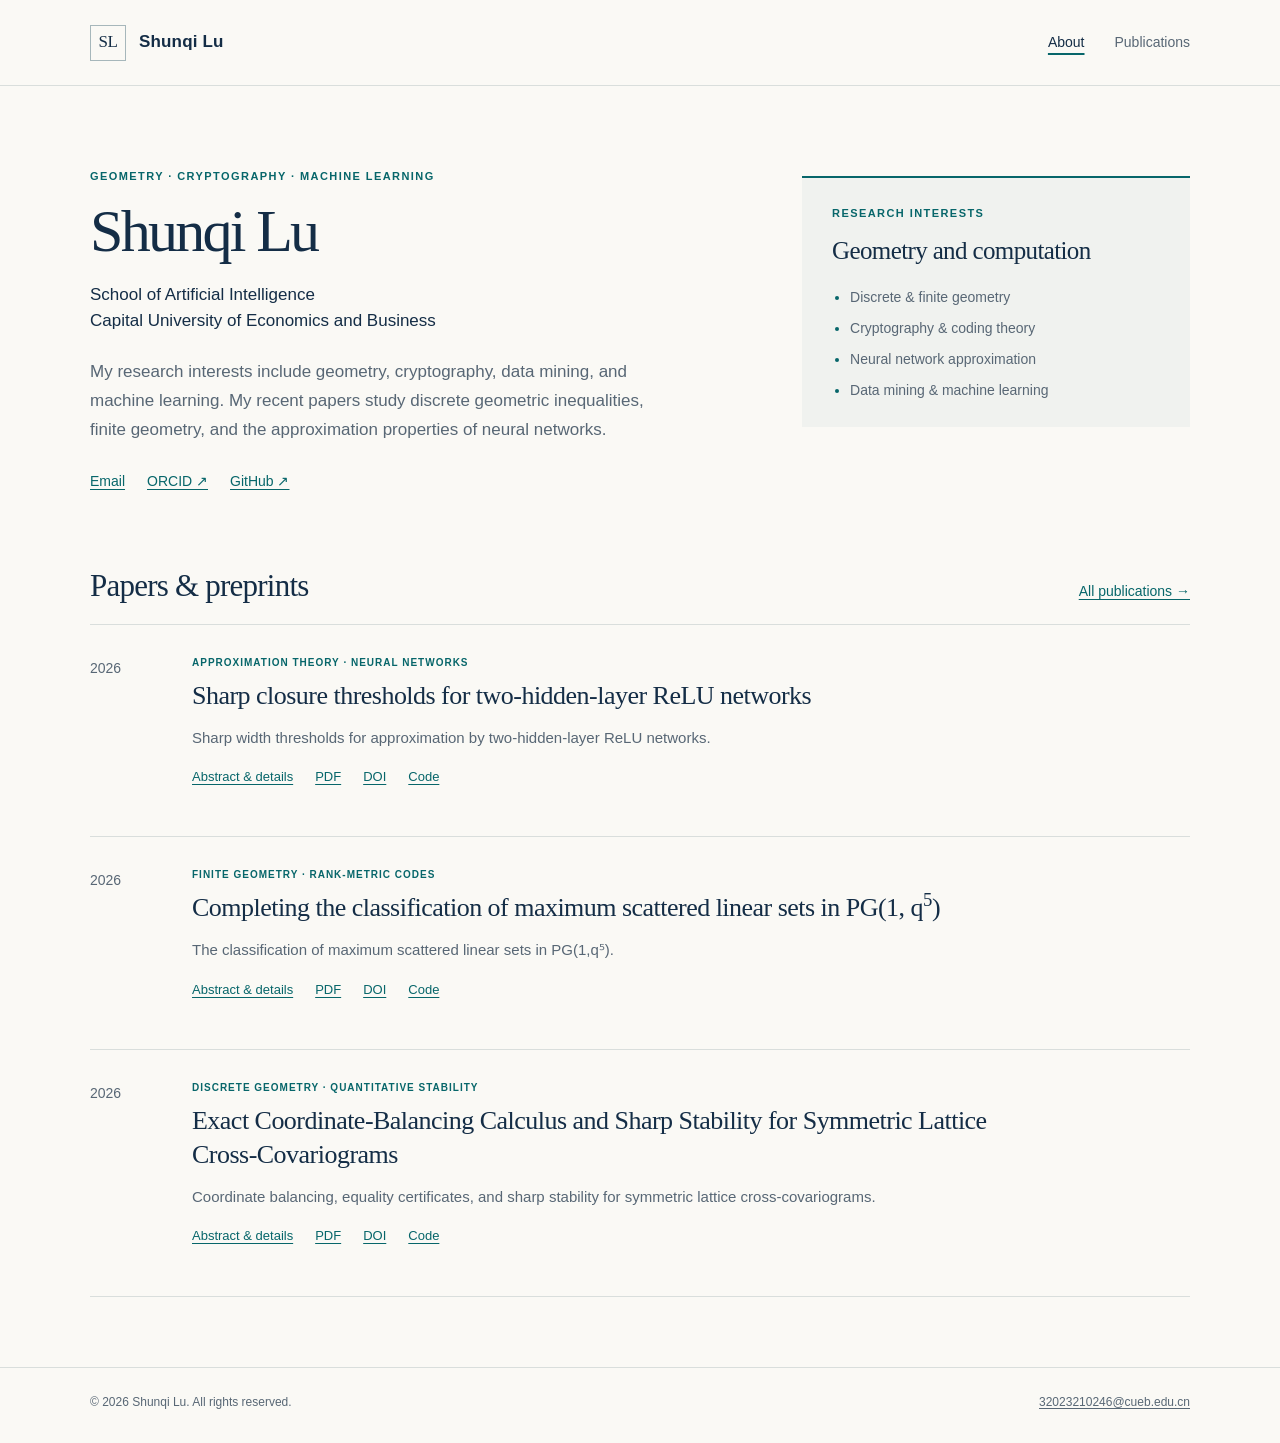
==== index.html @ 1b11905d "Publish academic homepage and three preprint pages" ====
<!doctype html>
<html lang="en">
<head>
  <meta charset="utf-8">
  <meta name="viewport" content="width=device-width, initial-scale=1">
  <title>Shunqi Lu | Geometry, Cryptography &amp; Machine Learning</title>
  <meta name="description" content="Academic homepage of Shunqi Lu at Capital University of Economics and Business. Papers on geometry, cryptography, and neural network approximation.">
  <meta name="author" content="Shunqi Lu">
  <meta name="robots" content="index, follow">
  <meta name="theme-color" content="#173b45">
  <link rel="canonical" href="https://shunqilu.github.io/">
  <link rel="stylesheet" href="/assets/style.css">
  <link rel="icon" href="/assets/favicon.svg" type="image/svg+xml">
  <script type="application/ld+json">{"@context": "https://schema.org", "@type": "Person", "name": "Shunqi Lu", "url": "https://shunqilu.github.io/", "email": "mailto:32023210246@cueb.edu.cn", "affiliation": {"@type": "Organization", "name": "School of Artificial Intelligence, Capital University of Economics and Business"}, "sameAs": ["https://orcid.org/0009-0005-8251-2070", "https://github.com/ShunqiLu"], "knowsAbout": ["Geometry", "Cryptography", "Data mining", "Machine learning"]}</script>
</head>
<body class="home">
  <a class="skip-link" href="#main">Skip to content</a>
  <header class="site-header"><div class="header-inner">
    <a class="brand" href="/" aria-label="Shunqi Lu — home"><span class="monogram" aria-hidden="true">SL</span><span>Shunqi Lu</span></a>
    <nav aria-label="Main navigation"><a class="nav-link" href="/" aria-current="page">About</a><a class="nav-link" href="/publications/">Publications</a></nav>
  </div></header>
  <main id="main" class="container">
    <section class="hero" aria-labelledby="name-heading"><div>
      <p class="eyebrow">Geometry · Cryptography · Machine learning</p>
      <h1 id="name-heading">Shunqi Lu</h1>
      <p class="affiliation">School of Artificial Intelligence<br>Capital University of Economics and Business</p>
      <p class="intro">My research interests include geometry, cryptography, data mining, and machine learning. My recent papers study discrete geometric inequalities, finite geometry, and the approximation properties of neural networks.</p>
      <div class="contact-links"><a href="mailto:32023210246@cueb.edu.cn">Email</a><a href="https://orcid.org/0009-0005-8251-2070" rel="me">ORCID ↗</a><a href="https://github.com/ShunqiLu" rel="me">GitHub ↗</a></div>
    </div><aside class="research-note"><p class="section-label">Research interests</p><h2>Geometry and computation</h2><ul class="interest-list"><li>Discrete &amp; finite geometry</li><li>Cryptography &amp; coding theory</li><li>Neural network approximation</li><li>Data mining &amp; machine learning</li></ul></aside></section>
    <section aria-labelledby="papers-heading"><div class="section-heading"><h2 id="papers-heading">Papers &amp; preprints</h2><a href="/publications/">All publications →</a></div><div class="paper-list"><article class="paper-entry"><div class="paper-year">2026</div><div><p class="paper-field">Approximation theory · Neural networks</p><h2 class="paper-title"><a href="/publications/sharp-closure-thresholds.html">Sharp closure thresholds for two-hidden-layer ReLU networks</a></h2><p class="paper-summary">Sharp width thresholds for approximation by two-hidden-layer ReLU networks.</p><p class="paper-links"><a href="/publications/sharp-closure-thresholds.html">Abstract &amp; details</a><a href="/publications/sharp_closure_thresholds_two_hidden_layer_relu_networks_v1.pdf" type="application/pdf">PDF</a><a href="https://doi.org/10.5281/zenodo.22728502">DOI</a><a href="https://github.com/ShunqiLu/fan-localization-triple-junctions">Code</a></p></div></article>
<article class="paper-entry"><div class="paper-year">2026</div><div><p class="paper-field">Finite geometry · Rank-metric codes</p><h2 class="paper-title"><a href="/publications/maximum-scattered-linear-sets-pg1q5.html">Completing the classification of maximum scattered linear sets in PG(1, q<sup>5</sup>)</a></h2><p class="paper-summary">The classification of maximum scattered linear sets in PG(1,q⁵).</p><p class="paper-links"><a href="/publications/maximum-scattered-linear-sets-pg1q5.html">Abstract &amp; details</a><a href="/publications/classification_maximum_scattered_linear_sets_PG1q5.pdf" type="application/pdf">PDF</a><a href="https://doi.org/10.5281/zenodo.22232593">DOI</a><a href="https://github.com/ShunqiLu/maximum-scattered-linear-sets-pg1q5">Code</a></p></div></article>
<article class="paper-entry"><div class="paper-year">2026</div><div><p class="paper-field">Discrete geometry · Quantitative stability</p><h2 class="paper-title"><a href="/publications/covariogram-balancing.html">Exact Coordinate-Balancing Calculus and Sharp Stability for Symmetric Lattice Cross-Covariograms</a></h2><p class="paper-summary">Coordinate balancing, equality certificates, and sharp stability for symmetric lattice cross-covariograms.</p><p class="paper-links"><a href="/publications/covariogram-balancing.html">Abstract &amp; details</a><a href="/publications/covariogram-balancing.pdf" type="application/pdf">PDF</a><a href="https://doi.org/10.5281/zenodo.22178367">DOI</a><a href="https://github.com/ShunqiLu/covariogram-balancing">Code</a></p></div></article></div></section></main>
  <footer class="site-footer"><div class="footer-inner"><span>© 2026 Shunqi Lu. All rights reserved.</span><a href="mailto:32023210246@cueb.edu.cn">32023210246@cueb.edu.cn</a></div></footer>
</body>
</html>
---- assets/style.css ----
:root {
  color-scheme: light;
  --paper: #faf9f5;
  --surface: #f0f2ef;
  --ink: #263442;
  --navy: #142d46;
  --muted: #586775;
  --teal: #07666a;
  --teal-dark: #044d51;
  --rule: #d9dedc;
  --serif: Georgia, "Times New Roman", serif;
  --sans: -apple-system, BlinkMacSystemFont, "Segoe UI", Roboto, Helvetica, Arial, sans-serif;
}

*,
*::before,
*::after {
  box-sizing: border-box;
}

html {
  scroll-padding-top: 1.5rem;
  -webkit-text-size-adjust: 100%;
}

body {
  margin: 0;
  background: var(--paper);
  color: var(--ink);
  font-family: var(--sans);
  font-size: 16px;
  line-height: 1.65;
  -webkit-font-smoothing: antialiased;
}

::selection {
  background: #d2e8e4;
  color: var(--navy);
}

a {
  color: var(--teal);
  text-decoration-thickness: 1px;
  text-underline-offset: 0.2em;
}

a:hover {
  color: var(--teal-dark);
  text-decoration-thickness: 2px;
}

a:focus-visible,
button:focus-visible,
[tabindex]:focus-visible {
  outline: 3px solid var(--teal);
  outline-offset: 5px;
  border-radius: 2px;
}

h1,
h2,
h3,
p,
ul,
blockquote {
  margin-top: 0;
}

h1,
h2,
h3 {
  color: var(--navy);
  font-family: var(--serif);
  font-weight: 400;
}

h1,
h2,
h3,
.paper-title {
  text-wrap: pretty;
}

p {
  margin-bottom: 1rem;
}

img,
svg {
  max-width: 100%;
}

.container,
.header-inner,
.footer-inner {
  width: min(1100px, calc(100% - 64px));
  margin-inline: auto;
}

.skip-link {
  position: absolute;
  z-index: 10;
  top: -100px;
  left: 16px;
  padding: 10px 18px;
  background: var(--navy);
  color: #fff;
  font-weight: 600;
}

.skip-link:focus {
  top: 12px;
  color: #fff;
}

.site-header {
  border-bottom: 1px solid var(--rule);
}

.header-inner {
  display: flex;
  align-items: center;
  justify-content: space-between;
  gap: 24px;
  min-height: 85px;
}

.brand {
  display: inline-flex;
  flex-shrink: 0;
  align-items: center;
  gap: 13px;
  color: var(--navy);
  font-size: 17px;
  font-weight: 600;
  text-decoration: none;
  letter-spacing: 0.01em;
}

.monogram {
  display: inline-flex;
  width: 36px;
  height: 36px;
  align-items: center;
  justify-content: center;
  border: 1px solid #a6b7bb;
  color: var(--navy);
  font-family: var(--serif);
  font-size: 17px;
  font-weight: 400;
  letter-spacing: -0.03em;
}

.site-header nav {
  display: flex;
  align-items: center;
  gap: 30px;
}

.nav-link {
  padding-block: 10px;
  color: var(--muted);
  font-size: 14px;
  text-decoration: none;
}

.nav-link:hover,
.nav-link[aria-current="page"] {
  color: var(--navy);
  text-decoration: underline;
  text-underline-offset: 0.45em;
}

.nav-link[aria-current="page"] {
  text-decoration-color: var(--teal);
  text-decoration-thickness: 2px;
}

.hero {
  display: grid;
  grid-template-columns: minmax(0, 1.65fr) minmax(260px, 1fr);
  align-items: start;
  gap: 72px;
  padding-block: 82px 74px;
}

.eyebrow,
.section-label,
.paper-field {
  margin-bottom: 13px;
  color: var(--teal);
  font-family: var(--sans);
  font-size: 11px;
  font-weight: 650;
  letter-spacing: 0.13em;
  line-height: 1.5;
  text-transform: uppercase;
}

.hero h1 {
  margin-bottom: 18px;
  font-size: clamp(42px, 5vw, 60px);
  letter-spacing: -0.045em;
  line-height: 1.1;
}

.affiliation {
  max-width: 510px;
  margin-bottom: 24px;
  color: var(--navy);
  font-size: 17px;
  line-height: 1.55;
}

.intro {
  max-width: 570px;
  margin-bottom: 25px;
  color: var(--muted);
  font-size: 17px;
  line-height: 1.7;
}

.contact-links,
.paper-links,
.resource-links {
  display: flex;
  flex-wrap: wrap;
  align-items: center;
  gap: 10px 22px;
}

.contact-links {
  font-size: 14px;
}

.contact-links a {
  overflow-wrap: anywhere;
}

.research-note {
  margin-top: 8px;
  padding: 27px 30px 25px;
  border-top: 2px solid var(--teal);
  background: var(--surface);
}

.research-note h2 {
  margin-bottom: 20px;
  font-size: 25px;
  letter-spacing: -0.025em;
  line-height: 1.25;
}

.interest-list {
  margin-bottom: 0;
  padding-left: 18px;
  color: var(--muted);
  font-size: 14px;
  line-height: 1.65;
}

.interest-list li + li {
  margin-top: 8px;
}

.interest-list li::marker {
  color: var(--teal);
}

.section-heading {
  display: flex;
  align-items: baseline;
  justify-content: space-between;
  gap: 16px;
  padding-bottom: 18px;
  border-bottom: 1px solid var(--rule);
}

.section-heading h2 {
  margin-bottom: 0;
  font-size: 31px;
  letter-spacing: -0.025em;
  line-height: 1.25;
}

.section-heading > a {
  flex-shrink: 0;
  font-size: 14px;
}

.paper-entry {
  display: grid;
  grid-template-columns: 78px minmax(0, 1fr);
  gap: 24px;
  padding-block: 30px 33px;
  border-bottom: 1px solid var(--rule);
}

.paper-year {
  padding-top: 2px;
  color: var(--muted);
  font-size: 14px;
  font-variant-numeric: tabular-nums;
}

.paper-field {
  margin-bottom: 9px;
  font-size: 10px;
  letter-spacing: 0.1em;
}

.paper-title {
  max-width: 910px;
  margin-bottom: 12px;
  font-size: 26px;
  letter-spacing: -0.02em;
  line-height: 1.3;
}

.paper-title a {
  color: var(--navy);
  text-decoration: none;
}

.paper-title a:hover {
  color: var(--teal);
  text-decoration: underline;
  text-decoration-thickness: 1px;
}

.paper-summary {
  max-width: 820px;
  margin-bottom: 16px;
  color: var(--muted);
  font-size: 15px;
  line-height: 1.7;
}

.paper-links {
  font-size: 13px;
}

.page-heading {
  max-width: 800px;
  padding-block: 58px 29px;
}

.page-heading h1 {
  margin-bottom: 16px;
  font-size: clamp(36px, 5vw, 48px);
  letter-spacing: -0.04em;
  line-height: 1.15;
}

.lead {
  color: var(--muted);
  font-size: 17px;
  line-height: 1.7;
}

.article-wrap {
  width: 100%;
  max-width: 1000px;
  margin-inline: auto;
  padding-top: 28px;
}

.back-link {
  display: inline-block;
  margin-bottom: 26px;
  font-size: 13px;
}

.article-header .eyebrow {
  margin-bottom: 10px;
}

.article-title {
  max-width: 1000px;
  margin-bottom: 20px;
  font-size: clamp(28px, 3.7vw, 38px);
  letter-spacing: -0.027em;
  line-height: 1.18;
}

.authors {
  margin-bottom: 6px;
  color: var(--navy);
  font-size: 17px;
}

.authors a {
  color: inherit;
}

.paper-meta {
  margin-bottom: 19px;
  color: var(--muted);
  font-size: 13px;
  line-height: 1.65;
}

.resource-links {
  margin-block: 20px 28px;
  font-size: 14px;
}

.button-link {
  display: inline-flex;
  min-height: 42px;
  align-items: center;
  justify-content: center;
  padding: 8px 19px;
  border: 1px solid var(--teal);
  border-radius: 3px;
  background: var(--teal);
  color: #fff;
  font-size: 14px;
  font-weight: 600;
  line-height: 1.5;
  text-decoration: none;
}

.button-link:hover {
  border-color: var(--teal-dark);
  background: var(--teal-dark);
  color: #fff;
  text-decoration: none;
}

.abstract {
  padding-top: 23px;
  border-top: 1px solid var(--rule);
}

.abstract h2,
.citation h2,
.supplement h2 {
  margin-bottom: 13px;
  font-size: 24px;
  letter-spacing: -0.02em;
  line-height: 1.3;
}

.abstract p {
  margin-bottom: 17px;
  font-size: 17px;
  line-height: 1.65;
}

.math,
.formula {
  font-family: "Cambria Math", Cambria, var(--serif);
  font-size: 1.04em;
}

.formula {
  max-width: 100%;
  overflow-wrap: anywhere;
}

sup,
sub {
  font-size: 0.72em;
  line-height: 0;
}

.citation,
.supplement {
  margin-top: 30px;
  padding-top: 23px;
  border-top: 1px solid var(--rule);
}

.citation blockquote {
  margin: 0;
  padding: 15px 20px;
  border-left: 2px solid #a8bdba;
  background: var(--surface);
  color: var(--muted);
  font-size: 14px;
  line-height: 1.75;
  overflow-wrap: anywhere;
}

.citation blockquote p:last-child,
.supplement p:last-child {
  margin-bottom: 0;
}

.supplement p {
  color: var(--muted);
  font-size: 15px;
}

.site-footer {
  margin-top: 70px;
  border-top: 1px solid var(--rule);
}

.footer-inner {
  display: flex;
  flex-wrap: wrap;
  align-items: baseline;
  justify-content: space-between;
  gap: 10px 24px;
  padding-block: 25px 30px;
  color: var(--muted);
  font-size: 12px;
}

.footer-inner p {
  margin: 0;
}

.footer-inner a {
  color: var(--muted);
}

@media (max-width: 850px) {
  .hero {
    grid-template-columns: minmax(0, 1.4fr) minmax(230px, 1fr);
    gap: 35px;
    padding-block: 58px;
  }

  .research-note {
    padding: 22px;
  }

  .site-header nav {
    gap: 21px;
  }

  .paper-entry {
    grid-template-columns: 54px minmax(0, 1fr);
    gap: 18px;
  }

  .paper-title {
    font-size: 24px;
  }
}

@media (max-width: 640px) {
  .container,
  .header-inner,
  .footer-inner {
    width: calc(100% - 40px);
  }

  .header-inner {
    min-height: 74px;
    gap: 16px;
  }

  .brand {
    gap: 9px;
    font-size: 15px;
  }

  .monogram {
    width: 30px;
    height: 30px;
    font-size: 15px;
  }

  .site-header nav {
    gap: 15px;
  }

  .nav-link {
    font-size: 12px;
  }

  .hero {
    grid-template-columns: minmax(0, 1fr);
    gap: 30px;
    padding-block: 44px 42px;
  }

  .hero h1 {
    font-size: 45px;
  }

  .affiliation,
  .intro,
  .lead {
    font-size: 16px;
  }

  .research-note {
    margin-top: 0;
    padding: 22px 24px;
  }

  .research-note h2 {
    margin-bottom: 14px;
    font-size: 24px;
  }

  .section-heading {
    align-items: center;
  }

  .section-heading h2 {
    font-size: 28px;
  }

  .section-heading > a {
    font-size: 12px;
  }

  .paper-entry {
    grid-template-columns: minmax(0, 1fr);
    gap: 9px;
    padding-block: 25px 28px;
  }

  .paper-year {
    padding-top: 0;
    font-size: 12px;
  }

  .paper-title {
    font-size: 24px;
  }

  .paper-links {
    gap: 10px 20px;
  }

  .page-heading {
    padding-block: 39px 20px;
  }

  .article-wrap {
    padding-top: 23px;
  }

  .back-link {
    margin-bottom: 24px;
  }

  .article-title {
    font-size: 30px;
    line-height: 1.2;
  }

  .abstract p {
    font-size: 17px;
    line-height: 1.65;
  }

  .resource-links {
    gap: 12px 20px;
  }

  .site-footer {
    margin-top: 48px;
  }

  .footer-inner {
    padding-block: 22px 26px;
  }
}

@media (max-width: 380px) {
  .header-inner {
    flex-wrap: wrap;
    gap: 3px 20px;
    padding-block: 14px 9px;
  }

  .site-header nav {
    margin-left: 39px;
  }

  .section-heading {
    flex-wrap: wrap;
    gap: 7px;
  }

  .article-title {
    font-size: 27px;
  }
}

@media print {
  body {
    background: #fff;
    color: #111;
    font-size: 11pt;
  }

  .container,
  .header-inner,
  .footer-inner,
  .article-wrap {
    width: 100%;
    max-width: none;
  }

  .site-header nav,
  .skip-link,
  .back-link {
    display: none;
  }

  .hero,
  .page-heading {
    padding-block: 25px;
  }

  .paper-entry,
  .citation blockquote {
    break-inside: avoid;
  }

  a,
  .paper-title a {
    color: #111;
  }

  .button-link {
    border-color: #777;
    background: transparent;
    color: #111;
  }

  .site-footer {
    margin-top: 30px;
  }
}
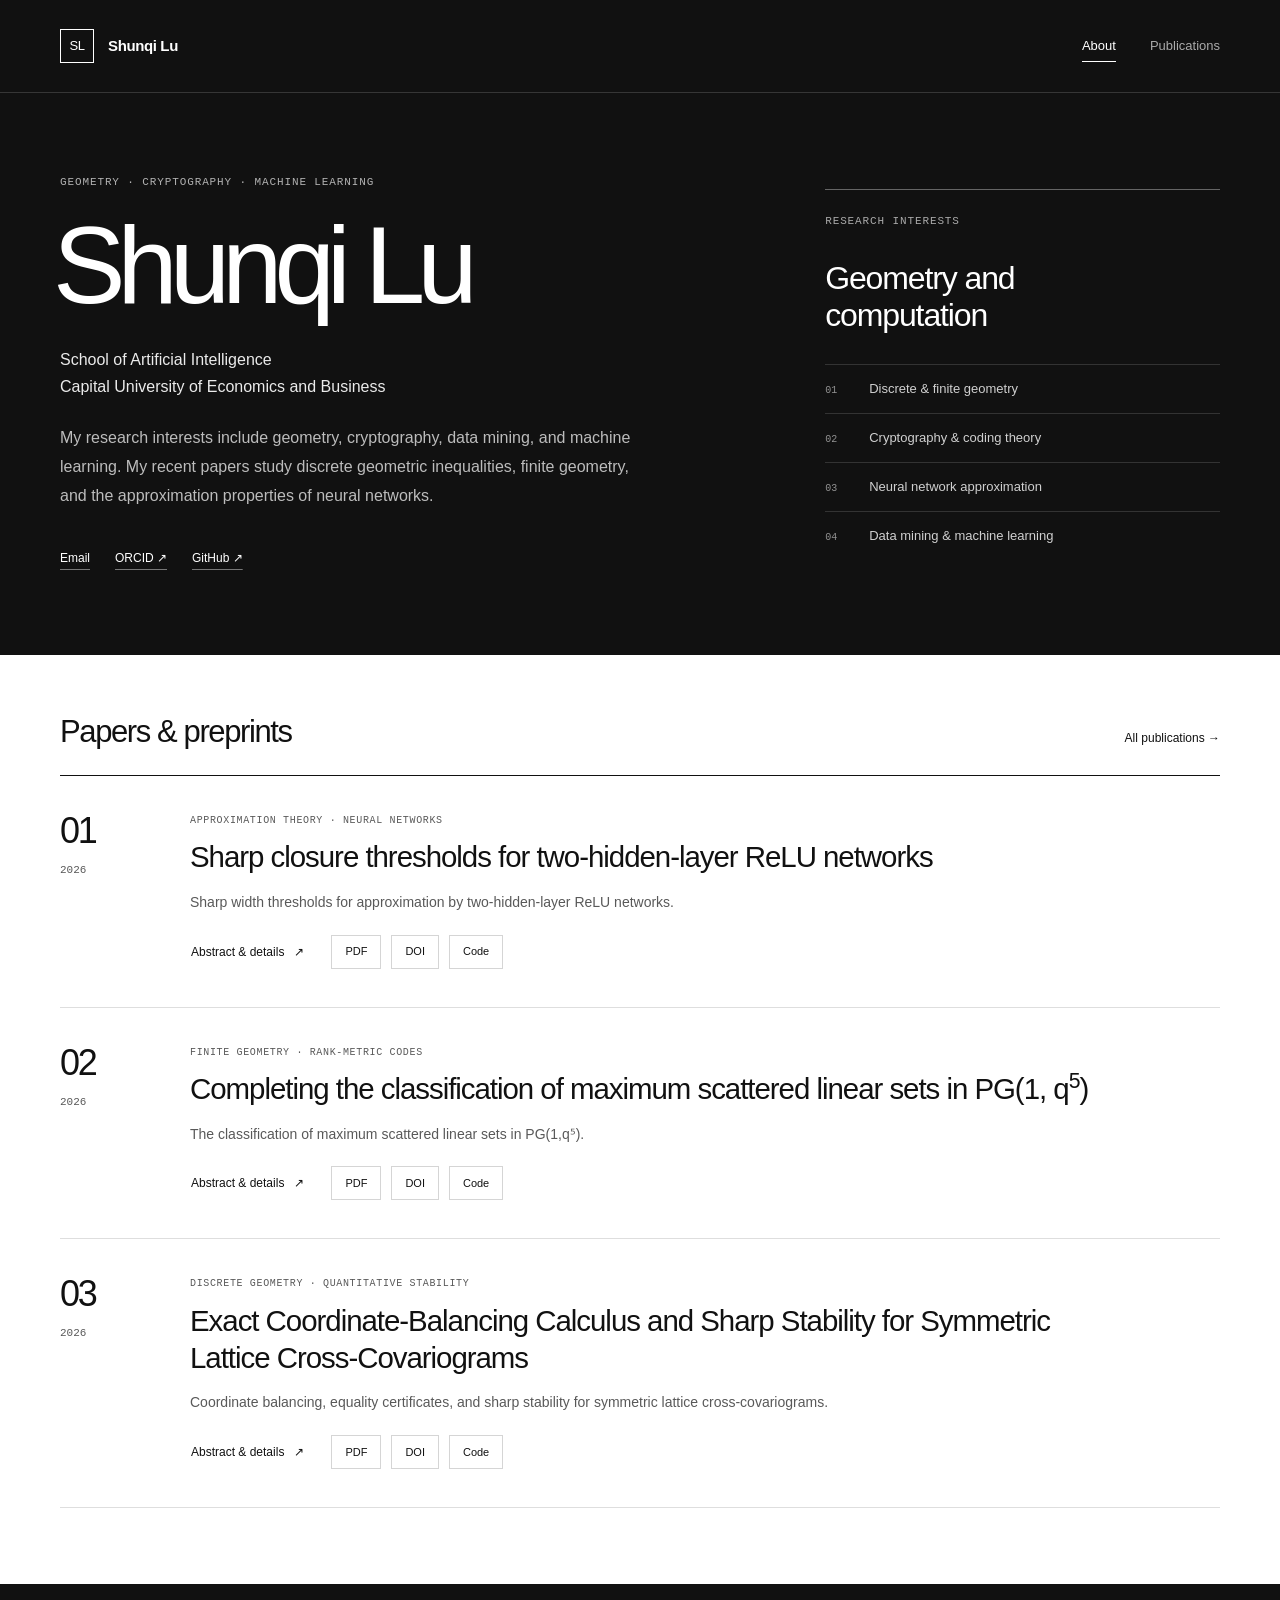
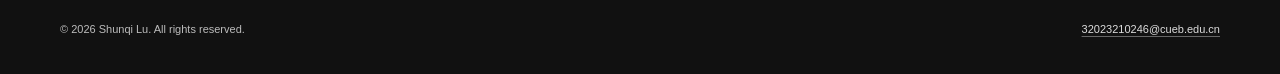
==== commit e51824c9: "Refine academic website with monochrome typography and layout" ====
--- a/index.html
+++ b/index.html
@@ -7,11 +7,12 @@
   <meta name="description" content="Academic homepage of Shunqi Lu at Capital University of Economics and Business. Papers on geometry, cryptography, and neural network approximation.">
   <meta name="author" content="Shunqi Lu">
   <meta name="robots" content="index, follow">
-  <meta name="theme-color" content="#173b45">
+  <meta name="theme-color" content="#111111">
   <link rel="canonical" href="https://shunqilu.github.io/">
-  <link rel="stylesheet" href="/assets/style.css">
-  <link rel="icon" href="/assets/favicon.svg" type="image/svg+xml">
+  <link rel="stylesheet" href="/assets/style.css?v=20260913-mono">
+  <link rel="icon" href="/assets/favicon.svg?v=20260913-mono" type="image/svg+xml">
   <script type="application/ld+json">{"@context": "https://schema.org", "@type": "Person", "name": "Shunqi Lu", "url": "https://shunqilu.github.io/", "email": "mailto:32023210246@cueb.edu.cn", "affiliation": {"@type": "Organization", "name": "School of Artificial Intelligence, Capital University of Economics and Business"}, "sameAs": ["https://orcid.org/0009-0005-8251-2070", "https://github.com/ShunqiLu"], "knowsAbout": ["Geometry", "Cryptography", "Data mining", "Machine learning"]}</script>
+  <meta name="google-site-verification" content="ZRZrirURe-KQA08N1yXr4s3YXLZvuO_gu1a-0cFbOYM">
 </head>
 <body class="home">
   <a class="skip-link" href="#main">Skip to content</a>
@@ -27,9 +28,9 @@
       <p class="intro">My research interests include geometry, cryptography, data mining, and machine learning. My recent papers study discrete geometric inequalities, finite geometry, and the approximation properties of neural networks.</p>
       <div class="contact-links"><a href="mailto:32023210246@cueb.edu.cn">Email</a><a href="https://orcid.org/0009-0005-8251-2070" rel="me">ORCID ↗</a><a href="https://github.com/ShunqiLu" rel="me">GitHub ↗</a></div>
     </div><aside class="research-note"><p class="section-label">Research interests</p><h2>Geometry and computation</h2><ul class="interest-list"><li>Discrete &amp; finite geometry</li><li>Cryptography &amp; coding theory</li><li>Neural network approximation</li><li>Data mining &amp; machine learning</li></ul></aside></section>
-    <section aria-labelledby="papers-heading"><div class="section-heading"><h2 id="papers-heading">Papers &amp; preprints</h2><a href="/publications/">All publications →</a></div><div class="paper-list"><article class="paper-entry"><div class="paper-year">2026</div><div><p class="paper-field">Approximation theory · Neural networks</p><h2 class="paper-title"><a href="/publications/sharp-closure-thresholds.html">Sharp closure thresholds for two-hidden-layer ReLU networks</a></h2><p class="paper-summary">Sharp width thresholds for approximation by two-hidden-layer ReLU networks.</p><p class="paper-links"><a href="/publications/sharp-closure-thresholds.html">Abstract &amp; details</a><a href="/publications/sharp_closure_thresholds_two_hidden_layer_relu_networks_v1.pdf" type="application/pdf">PDF</a><a href="https://doi.org/10.5281/zenodo.22728502">DOI</a><a href="https://github.com/ShunqiLu/fan-localization-triple-junctions">Code</a></p></div></article>
-<article class="paper-entry"><div class="paper-year">2026</div><div><p class="paper-field">Finite geometry · Rank-metric codes</p><h2 class="paper-title"><a href="/publications/maximum-scattered-linear-sets-pg1q5.html">Completing the classification of maximum scattered linear sets in PG(1, q<sup>5</sup>)</a></h2><p class="paper-summary">The classification of maximum scattered linear sets in PG(1,q⁵).</p><p class="paper-links"><a href="/publications/maximum-scattered-linear-sets-pg1q5.html">Abstract &amp; details</a><a href="/publications/classification_maximum_scattered_linear_sets_PG1q5.pdf" type="application/pdf">PDF</a><a href="https://doi.org/10.5281/zenodo.22232593">DOI</a><a href="https://github.com/ShunqiLu/maximum-scattered-linear-sets-pg1q5">Code</a></p></div></article>
-<article class="paper-entry"><div class="paper-year">2026</div><div><p class="paper-field">Discrete geometry · Quantitative stability</p><h2 class="paper-title"><a href="/publications/covariogram-balancing.html">Exact Coordinate-Balancing Calculus and Sharp Stability for Symmetric Lattice Cross-Covariograms</a></h2><p class="paper-summary">Coordinate balancing, equality certificates, and sharp stability for symmetric lattice cross-covariograms.</p><p class="paper-links"><a href="/publications/covariogram-balancing.html">Abstract &amp; details</a><a href="/publications/covariogram-balancing.pdf" type="application/pdf">PDF</a><a href="https://doi.org/10.5281/zenodo.22178367">DOI</a><a href="https://github.com/ShunqiLu/covariogram-balancing">Code</a></p></div></article></div></section></main>
+    <section aria-labelledby="papers-heading"><div class="section-heading"><h2 id="papers-heading">Papers &amp; preprints</h2><a href="/publications/">All publications →</a></div><div class="paper-list"><article class="paper-entry"><div class="paper-year"><span class="paper-index" aria-hidden="true">01</span><time datetime="2026">2026</time></div><div><p class="paper-field">Approximation theory · Neural networks</p><h3 class="paper-title"><a href="/publications/sharp-closure-thresholds.html">Sharp closure thresholds for two-hidden-layer ReLU networks</a></h3><p class="paper-summary">Sharp width thresholds for approximation by two-hidden-layer ReLU networks.</p><p class="paper-links"><a href="/publications/sharp-closure-thresholds.html">Abstract &amp; details</a><a href="/publications/sharp_closure_thresholds_two_hidden_layer_relu_networks_v1.pdf" type="application/pdf">PDF</a><a href="https://doi.org/10.5281/zenodo.22728502">DOI</a><a href="https://github.com/ShunqiLu/fan-localization-triple-junctions">Code</a></p></div></article>
+<article class="paper-entry"><div class="paper-year"><span class="paper-index" aria-hidden="true">02</span><time datetime="2026">2026</time></div><div><p class="paper-field">Finite geometry · Rank-metric codes</p><h3 class="paper-title"><a href="/publications/maximum-scattered-linear-sets-pg1q5.html">Completing the classification of maximum scattered linear sets in PG(1, q<sup>5</sup>)</a></h3><p class="paper-summary">The classification of maximum scattered linear sets in PG(1,q⁵).</p><p class="paper-links"><a href="/publications/maximum-scattered-linear-sets-pg1q5.html">Abstract &amp; details</a><a href="/publications/classification_maximum_scattered_linear_sets_PG1q5.pdf" type="application/pdf">PDF</a><a href="https://doi.org/10.5281/zenodo.22232593">DOI</a><a href="https://github.com/ShunqiLu/maximum-scattered-linear-sets-pg1q5">Code</a></p></div></article>
+<article class="paper-entry"><div class="paper-year"><span class="paper-index" aria-hidden="true">03</span><time datetime="2026">2026</time></div><div><p class="paper-field">Discrete geometry · Quantitative stability</p><h3 class="paper-title"><a href="/publications/covariogram-balancing.html">Exact Coordinate-Balancing Calculus and Sharp Stability for Symmetric Lattice Cross-Covariograms</a></h3><p class="paper-summary">Coordinate balancing, equality certificates, and sharp stability for symmetric lattice cross-covariograms.</p><p class="paper-links"><a href="/publications/covariogram-balancing.html">Abstract &amp; details</a><a href="/publications/covariogram-balancing.pdf" type="application/pdf">PDF</a><a href="https://doi.org/10.5281/zenodo.22178367">DOI</a><a href="https://github.com/ShunqiLu/covariogram-balancing">Code</a></p></div></article></div></section></main>
   <footer class="site-footer"><div class="footer-inner"><span>© 2026 Shunqi Lu. All rights reserved.</span><a href="mailto:32023210246@cueb.edu.cn">32023210246@cueb.edu.cn</a></div></footer>
 </body>
 </html>
--- a/assets/style.css
+++ b/assets/style.css
@@ -1,734 +1,191 @@
 :root {
   color-scheme: light;
-  --paper: #faf9f5;
-  --surface: #f0f2ef;
-  --ink: #263442;
-  --navy: #142d46;
-  --muted: #586775;
-  --teal: #07666a;
-  --teal-dark: #044d51;
-  --rule: #d9dedc;
-  --serif: Georgia, "Times New Roman", serif;
-  --sans: -apple-system, BlinkMacSystemFont, "Segoe UI", Roboto, Helvetica, Arial, sans-serif;
+  --paper: #fff;
+  --surface: #f5f5f5;
+  --ink: #111;
+  --muted: #595959;
+  --rule: #dedede;
+  --sans: "Helvetica Neue", Helvetica, Arial, sans-serif;
+  --mono: "SFMono-Regular", Consolas, "Liberation Mono", monospace;
 }
+*, *::before, *::after { box-sizing: border-box; }
+html { -webkit-text-size-adjust: 100%; scroll-padding-top: 24px; }
+body { margin: 0; background: var(--paper); color: var(--ink); font: 16px/1.65 var(--sans); -webkit-font-smoothing: antialiased; }
+::selection { color: #fff; background: #111; }
+a { color: inherit; text-underline-offset: .25em; text-decoration-thickness: 1px; }
+a:hover { text-decoration-thickness: 2px; }
+a:focus-visible, button:focus-visible, [tabindex]:focus-visible { outline: 2px solid currentColor; outline-offset: 5px; }
+h1, h2, h3, p, ul, blockquote { margin: 0; }
+h1, h2, h3 { font-weight: 500; text-wrap: pretty; }
+img, svg { max-width: 100%; }
+.container, .header-inner, .footer-inner { width: min(1160px, calc(100% - 80px)); margin-inline: auto; }
+.skip-link { position: absolute; z-index: 10; top: -100px; left: 20px; padding: 10px 18px; color: #111; background: #fff; border: 1px solid #111; }
+.skip-link:focus { top: 12px; }
 
-*,
-*::before,
-*::after {
-  box-sizing: border-box;
+.site-header { border-bottom: 1px solid var(--rule); }
+.header-inner { display: flex; align-items: center; justify-content: space-between; min-height: 92px; gap: 24px; }
+.brand { display: inline-flex; align-items: center; gap: 14px; font-size: 15px; font-weight: 600; letter-spacing: -.025em; text-decoration: none; }
+.monogram { display: grid; place-items: center; width: 34px; height: 34px; border: 1px solid currentColor; font-size: 13px; font-weight: 500; letter-spacing: -.04em; }
+.site-header nav { display: flex; align-items: center; gap: 34px; }
+.nav-link { position: relative; padding-block: 10px; color: var(--muted); font-size: 13px; text-decoration: none; }
+.nav-link::after { content: ""; position: absolute; height: 1px; inset: auto 0 5px; background: currentColor; transform: scaleX(0); transform-origin: left; transition: transform 180ms ease; }
+.nav-link:hover, .nav-link[aria-current="page"] { color: var(--ink); }
+.nav-link:hover::after, .nav-link[aria-current="page"]::after { transform: scaleX(1); }
+
+.home .site-header { background: #111; color: #fff; border-color: #363636; }
+.home .site-header .nav-link { color: #aaa; }
+.home .site-header .nav-link:hover, .home .site-header .nav-link[aria-current="page"] { color: #fff; }
+.home main.container { width: 100%; }
+.hero { display: grid; grid-template-columns: minmax(0, 1.7fr) minmax(0, 1fr); gap: 94px; padding: 80px max(40px, calc((100% - 1160px) / 2)) 78px; background: #111; color: #fff; }
+.hero ::selection { background: #fff; color: #111; }
+.eyebrow, .section-label, .paper-field { color: var(--muted); font: 11px/1.65 var(--mono); letter-spacing: .08em; text-transform: uppercase; }
+.hero .eyebrow { color: #b2b2b2; margin-bottom: 22px; }
+.hero h1 { margin-left: -.065em; margin-bottom: 26px; font-size: clamp(62px, 8.5vw, 120px); font-weight: 500; letter-spacing: -.075em; line-height: .98; white-space: nowrap; }
+.affiliation { max-width: 600px; margin-bottom: 24px; color: #ebebeb; font-size: 16px; line-height: 1.7; }
+.intro { max-width: 585px; color: #bcbcbc; font-size: 16px; line-height: 1.8; }
+.contact-links, .paper-links, .resource-links { display: flex; flex-wrap: wrap; align-items: center; gap: 12px 25px; }
+.contact-links { margin-top: 30px; font-size: 12px; }
+.contact-links a { min-height: 36px; display: inline-flex; align-items: center; padding: 4px 0; text-decoration-color: #777; text-underline-offset: 7px; }
+.contact-links a:hover { text-decoration-color: #fff; }
+.research-note { align-self: center; border-top: 1px solid #656565; padding-top: 22px; }
+.research-note .section-label { color: #aaa; margin-bottom: 30px; }
+.research-note h2 { max-width: 290px; margin-bottom: 30px; color: #fff; font-size: 32px; font-weight: 400; letter-spacing: -.035em; line-height: 1.15; }
+.interest-list { list-style: none; counter-reset: interest; padding: 0; color: #d0d0d0; font-size: 13px; line-height: 1.7; }
+.interest-list li { display: grid; grid-template-columns: 30px 1fr; gap: 14px; align-items: baseline; padding: 13px 0; border-top: 1px solid #333; counter-increment: interest; }
+.interest-list li::before { content: "0" counter(interest); color: #929292; font: 10px/1.5 var(--mono); }
+.home main > section:last-child { width: min(1160px, calc(100% - 80px)); margin-inline: auto; padding-top: 58px; }
+.section-heading { display: flex; align-items: baseline; justify-content: space-between; gap: 20px; padding-bottom: 25px; border-bottom: 1px solid #111; }
+.section-heading h2 { font-size: 31px; letter-spacing: -.045em; line-height: 1.2; }
+.section-heading > a { flex-shrink: 0; font-size: 12px; text-decoration: none; }
+.section-heading > a:hover { text-decoration: underline; }
+
+.paper-list { counter-reset: paper; }
+.paper-entry { display: grid; grid-template-columns: 98px minmax(0, 1fr); gap: 32px; padding: 37px 0 38px; border-bottom: 1px solid var(--rule); counter-increment: paper; }
+.paper-year { display: flex; flex-direction: column; align-items: flex-start; gap: 14px; color: var(--muted); font: 11px/1.4 var(--mono); }
+.paper-index { color: #111; font: 36px/1 var(--sans); font-weight: 400; letter-spacing: -.06em; }
+.paper-field { margin-bottom: 10px; font-size: 10px; letter-spacing: .065em; }
+.paper-title { max-width: 940px; margin-bottom: 14px; font-size: clamp(23px, 2.3vw, 30px); letter-spacing: -.035em; line-height: 1.25; }
+.paper-title a { text-decoration: none; }
+.paper-title a:hover { text-decoration: underline; text-decoration-thickness: 1px; }
+.paper-summary { max-width: 810px; margin-bottom: 20px; color: var(--muted); font-size: 14px; line-height: 1.75; }
+.paper-links { gap: 10px; }
+.paper-links a { min-height: 34px; display: inline-flex; align-items: center; padding: 5px 13px; border: 1px solid #d5d5d5; font-size: 11px; line-height: 1.5; text-decoration: none; transition: color 150ms ease, background 150ms ease, border-color 150ms ease; }
+.paper-links a:first-child { padding-left: 0; padding-right: 16px; border-color: transparent; font-size: 12px; }
+.paper-links a:first-child::after { content: "↗"; margin-left: 10px; }
+.paper-links a:hover { color: #fff; background: #111; border-color: #111; }
+.paper-links a:first-child:hover { color: #111; background: transparent; border-color: transparent; text-decoration: underline; }
+
+.page-heading { padding: 70px 0 45px; }
+.page-heading .eyebrow { margin-bottom: 20px; }
+.page-heading h1 { margin-bottom: 20px; font-size: clamp(44px, 6vw, 76px); font-weight: 500; letter-spacing: -.065em; line-height: 1.05; }
+.lead { max-width: 650px; color: var(--muted); font-size: 16px; }
+.page-heading + .paper-list { border-top: 1px solid #111; }
+
+.article-wrap { max-width: 1000px; margin-inline: auto; padding-top: 27px; }
+.back-link { display: inline-block; margin-bottom: 27px; color: var(--muted); font-size: 12px; text-decoration: none; }
+.back-link:hover { color: #111; text-decoration: underline; }
+.article-header .eyebrow { margin-bottom: 13px; }
+.article-title { margin-bottom: 19px; font-size: clamp(29px, 3.5vw, 40px); font-weight: 500; letter-spacing: -.035em; line-height: 1.15; }
+.authors { margin-bottom: 6px; font-size: 16px; }
+.authors a { text-decoration: none; }
+.authors a:hover { text-decoration: underline; }
+.paper-meta { margin-bottom: 23px; color: var(--muted); font-size: 12px; line-height: 1.8; overflow-wrap: anywhere; }
+.abstract { padding-top: 23px; border-top: 1px solid #111; }
+.abstract h2, .citation h2 { margin-bottom: 13px; font-size: 21px; letter-spacing: -.025em; line-height: 1.25; }
+.abstract p { margin-bottom: 17px; color: #292929; font-size: 17px; line-height: 1.7; }
+.math, .formula { font-family: "Cambria Math", Cambria, serif; }
+.formula { max-width: 100%; overflow-wrap: anywhere; }
+sup, sub { font-size: .72em; line-height: 0; }
+.resource-links { margin: 25px 0 30px; gap: 14px 28px; font-size: 12px; }
+.button-link { display: inline-flex; min-height: 44px; align-items: center; justify-content: center; padding: 11px 22px; border: 1px solid #111; color: #fff; background: #111; font-size: 12px; font-weight: 500; text-decoration: none; transition: background 150ms ease, color 150ms ease; }
+.button-link:hover { background: #fff; color: #111; }
+.button-link:focus-visible { outline-color: #111; }
+.supplement, .citation { margin-top: 29px; padding-top: 23px; border-top: 1px solid var(--rule); }
+.supplement { color: var(--muted); font-size: 14px; }
+.citation blockquote { border-left: 2px solid #111; padding: 8px 0 8px 22px; color: var(--muted); font-size: 14px; line-height: 1.8; overflow-wrap: anywhere; }
+.site-footer { margin-top: 76px; background: #111; color: #bcbcbc; }
+.footer-inner { display: flex; align-items: baseline; justify-content: space-between; flex-wrap: wrap; gap: 12px 24px; padding-block: 36px; font-size: 11px; }
+.footer-inner a { color: #ddd; text-decoration-color: #666; }
+.footer-inner a:hover { color: #fff; text-decoration-color: #fff; }
+
+@media (min-width: 1500px) {
+  .hero { padding-block: 94px; }
 }
-
-html {
-  scroll-padding-top: 1.5rem;
-  -webkit-text-size-adjust: 100%;
+@media (max-width: 960px) {
+  .hero { gap: 48px; grid-template-columns: minmax(0, 1.5fr) minmax(0, 1fr); padding-block: 64px; }
+  .hero h1 { font-size: clamp(60px, 8.5vw, 82px); }
+  .research-note h2 { font-size: 28px; }
+  .paper-entry { grid-template-columns: 70px minmax(0, 1fr); gap: 25px; }
 }
-
-body {
-  margin: 0;
-  background: var(--paper);
-  color: var(--ink);
-  font-family: var(--sans);
-  font-size: 16px;
-  line-height: 1.65;
-  -webkit-font-smoothing: antialiased;
+@media (max-width: 700px) {
+  .container, .header-inner, .footer-inner, .home main > section:last-child { width: calc(100% - 44px); }
+  .header-inner { min-height: 76px; gap: 18px; }
+  .brand { gap: 10px; font-size: 14px; }
+  .monogram { width: 30px; height: 30px; font-size: 11px; }
+  .site-header nav { gap: 23px; }
+  .nav-link { font-size: 12px; }
+  .hero { grid-template-columns: minmax(0, 1fr); gap: 42px; padding: 51px 22px 46px; }
+  .hero .eyebrow { margin-bottom: 25px; font-size: 9px; letter-spacing: .025em; }
+  .hero h1 { font-size: clamp(60px, 13vw, 88px); margin-bottom: 25px; }
+  .affiliation { font-size: 15px; line-height: 1.7; }
+  .intro { font-size: 15px; line-height: 1.8; }
+  .contact-links { margin-top: 22px; }
+  .research-note { padding-top: 19px; }
+  .research-note .section-label { margin-bottom: 13px; }
+  .research-note h2 { max-width: none; margin-bottom: 19px; font-size: 26px; }
+  .interest-list { display: grid; grid-template-columns: 1fr 1fr; gap: 0 24px; font-size: 12px; }
+  .interest-list li { grid-template-columns: 18px minmax(0, 1fr); gap: 8px; padding-block: 12px; }
+  .home main > section:last-child { padding-top: 38px; }
+  .section-heading { padding-bottom: 22px; gap: 14px; }
+  .section-heading h2 { font-size: 26px; }
+  .section-heading > a { font-size: 10px; }
+  .paper-entry { grid-template-columns: 40px minmax(0, 1fr); gap: 16px; padding-block: 27px 30px; }
+  .paper-year { gap: 10px; font-size: 9px; }
+  .paper-index { font-size: 26px; }
+  .paper-field { font-size: 9px; line-height: 1.65; }
+  .paper-title { font-size: 23px; line-height: 1.25; }
+  .paper-summary { font-size: 13px; }
+  .paper-links { gap: 8px; }
+  .paper-links a { padding: 5px 10px; }
+  .paper-links a:first-child { flex-basis: 100%; padding-right: 0; }
+  .page-heading { padding: 45px 0 32px; }
+  .page-heading h1 { font-size: 52px; }
+  .page-heading .eyebrow { margin-bottom: 14px; }
+  .lead { font-size: 15px; }
+  .article-wrap { padding-top: 24px; }
+  .back-link { margin-bottom: 24px; }
+  .article-header .eyebrow { font-size: 10px; }
+  .article-title { font-size: clamp(28px, 6.8vw, 36px); line-height: 1.18; }
+  .abstract p { font-size: 16px; line-height: 1.8; }
+  .resource-links { align-items: flex-start; gap: 16px 23px; }
+  .button-link { flex-basis: 100%; }
+  .citation blockquote { padding-left: 17px; font-size: 13px; }
+  .site-footer { margin-top: 48px; }
+  .footer-inner { flex-direction: column; padding-block: 29px; font-size: 10px; }
 }
-
-::selection {
-  background: #d2e8e4;
-  color: var(--navy);
+@media (max-width: 370px) {
+  .brand { gap: 8px; font-size: 12px; }
+  .site-header nav { gap: 16px; }
+  .nav-link { font-size: 11px; }
+  .section-heading { flex-wrap: wrap; }
+  .hero h1 { font-size: 60px; }
+  .interest-list { grid-template-columns: 1fr; }
+  .paper-entry { grid-template-columns: 32px minmax(0, 1fr); gap: 12px; }
+  .paper-title { font-size: 21px; }
 }
-
-a {
-  color: var(--teal);
-  text-decoration-thickness: 1px;
-  text-underline-offset: 0.2em;
+@media (prefers-reduced-motion: reduce) {
+  *, *::before, *::after { transition: none !important; }
 }
-
-a:hover {
-  color: var(--teal-dark);
-  text-decoration-thickness: 2px;
+@media print {
+  body { color: #111; background: #fff; font-size: 11pt; }
+  .container, .header-inner, .footer-inner, .home main > section:last-child { width: 100%; max-width: none; }
+  .home .site-header, .hero, .site-footer { color: #111; background: #fff; }
+  .hero { padding: 25px 0; gap: 30px; }
+  .hero h1 { font-size: 48px; }
+  .hero .eyebrow, .affiliation, .intro, .research-note h2, .research-note .section-label, .interest-list, .footer-inner a { color: #333; }
+  .site-header nav, .skip-link, .back-link { display: none; }
+  .paper-entry, .citation blockquote { break-inside: avoid; }
+  .page-heading { padding-block: 25px; }
+  .paper-links a, .button-link { color: #111; background: #fff; border-color: #aaa; }
+  .site-footer { margin-top: 30px; border-top: 1px solid #aaa; }
 }
-
-a:focus-visible,
-button:focus-visible,
-[tabindex]:focus-visible {
-  outline: 3px solid var(--teal);
-  outline-offset: 5px;
-  border-radius: 2px;
-}
-
-h1,
-h2,
-h3,
-p,
-ul,
-blockquote {
-  margin-top: 0;
-}
-
-h1,
-h2,
-h3 {
-  color: var(--navy);
-  font-family: var(--serif);
-  font-weight: 400;
-}
-
-h1,
-h2,
-h3,
-.paper-title {
-  text-wrap: pretty;
-}
-
-p {
-  margin-bottom: 1rem;
-}
-
-img,
-svg {
-  max-width: 100%;
-}
-
-.container,
-.header-inner,
-.footer-inner {
-  width: min(1100px, calc(100% - 64px));
-  margin-inline: auto;
-}
-
-.skip-link {
-  position: absolute;
-  z-index: 10;
-  top: -100px;
-  left: 16px;
-  padding: 10px 18px;
-  background: var(--navy);
-  color: #fff;
-  font-weight: 600;
-}
-
-.skip-link:focus {
-  top: 12px;
-  color: #fff;
-}
-
-.site-header {
-  border-bottom: 1px solid var(--rule);
-}
-
-.header-inner {
-  display: flex;
-  align-items: center;
-  justify-content: space-between;
-  gap: 24px;
-  min-height: 85px;
-}
-
-.brand {
-  display: inline-flex;
-  flex-shrink: 0;
-  align-items: center;
-  gap: 13px;
-  color: var(--navy);
-  font-size: 17px;
-  font-weight: 600;
-  text-decoration: none;
-  letter-spacing: 0.01em;
-}
-
-.monogram {
-  display: inline-flex;
-  width: 36px;
-  height: 36px;
-  align-items: center;
-  justify-content: center;
-  border: 1px solid #a6b7bb;
-  color: var(--navy);
-  font-family: var(--serif);
-  font-size: 17px;
-  font-weight: 400;
-  letter-spacing: -0.03em;
-}
-
-.site-header nav {
-  display: flex;
-  align-items: center;
-  gap: 30px;
-}
-
-.nav-link {
-  padding-block: 10px;
-  color: var(--muted);
-  font-size: 14px;
-  text-decoration: none;
-}
-
-.nav-link:hover,
-.nav-link[aria-current="page"] {
-  color: var(--navy);
-  text-decoration: underline;
-  text-underline-offset: 0.45em;
-}
-
-.nav-link[aria-current="page"] {
-  text-decoration-color: var(--teal);
-  text-decoration-thickness: 2px;
-}
-
-.hero {
-  display: grid;
-  grid-template-columns: minmax(0, 1.65fr) minmax(260px, 1fr);
-  align-items: start;
-  gap: 72px;
-  padding-block: 82px 74px;
-}
-
-.eyebrow,
-.section-label,
-.paper-field {
-  margin-bottom: 13px;
-  color: var(--teal);
-  font-family: var(--sans);
-  font-size: 11px;
-  font-weight: 650;
-  letter-spacing: 0.13em;
-  line-height: 1.5;
-  text-transform: uppercase;
-}
-
-.hero h1 {
-  margin-bottom: 18px;
-  font-size: clamp(42px, 5vw, 60px);
-  letter-spacing: -0.045em;
-  line-height: 1.1;
-}
-
-.affiliation {
-  max-width: 510px;
-  margin-bottom: 24px;
-  color: var(--navy);
-  font-size: 17px;
-  line-height: 1.55;
-}
-
-.intro {
-  max-width: 570px;
-  margin-bottom: 25px;
-  color: var(--muted);
-  font-size: 17px;
-  line-height: 1.7;
-}
-
-.contact-links,
-.paper-links,
-.resource-links {
-  display: flex;
-  flex-wrap: wrap;
-  align-items: center;
-  gap: 10px 22px;
-}
-
-.contact-links {
-  font-size: 14px;
-}
-
-.contact-links a {
-  overflow-wrap: anywhere;
-}
-
-.research-note {
-  margin-top: 8px;
-  padding: 27px 30px 25px;
-  border-top: 2px solid var(--teal);
-  background: var(--surface);
-}
-
-.research-note h2 {
-  margin-bottom: 20px;
-  font-size: 25px;
-  letter-spacing: -0.025em;
-  line-height: 1.25;
-}
-
-.interest-list {
-  margin-bottom: 0;
-  padding-left: 18px;
-  color: var(--muted);
-  font-size: 14px;
-  line-height: 1.65;
-}
-
-.interest-list li + li {
-  margin-top: 8px;
-}
-
-.interest-list li::marker {
-  color: var(--teal);
-}
-
-.section-heading {
-  display: flex;
-  align-items: baseline;
-  justify-content: space-between;
-  gap: 16px;
-  padding-bottom: 18px;
-  border-bottom: 1px solid var(--rule);
-}
-
-.section-heading h2 {
-  margin-bottom: 0;
-  font-size: 31px;
-  letter-spacing: -0.025em;
-  line-height: 1.25;
-}
-
-.section-heading > a {
-  flex-shrink: 0;
-  font-size: 14px;
-}
-
-.paper-entry {
-  display: grid;
-  grid-template-columns: 78px minmax(0, 1fr);
-  gap: 24px;
-  padding-block: 30px 33px;
-  border-bottom: 1px solid var(--rule);
-}
-
-.paper-year {
-  padding-top: 2px;
-  color: var(--muted);
-  font-size: 14px;
-  font-variant-numeric: tabular-nums;
-}
-
-.paper-field {
-  margin-bottom: 9px;
-  font-size: 10px;
-  letter-spacing: 0.1em;
-}
-
-.paper-title {
-  max-width: 910px;
-  margin-bottom: 12px;
-  font-size: 26px;
-  letter-spacing: -0.02em;
-  line-height: 1.3;
-}
-
-.paper-title a {
-  color: var(--navy);
-  text-decoration: none;
-}
-
-.paper-title a:hover {
-  color: var(--teal);
-  text-decoration: underline;
-  text-decoration-thickness: 1px;
-}
-
-.paper-summary {
-  max-width: 820px;
-  margin-bottom: 16px;
-  color: var(--muted);
-  font-size: 15px;
-  line-height: 1.7;
-}
-
-.paper-links {
-  font-size: 13px;
-}
-
-.page-heading {
-  max-width: 800px;
-  padding-block: 58px 29px;
-}
-
-.page-heading h1 {
-  margin-bottom: 16px;
-  font-size: clamp(36px, 5vw, 48px);
-  letter-spacing: -0.04em;
-  line-height: 1.15;
-}
-
-.lead {
-  color: var(--muted);
-  font-size: 17px;
-  line-height: 1.7;
-}
-
-.article-wrap {
-  width: 100%;
-  max-width: 1000px;
-  margin-inline: auto;
-  padding-top: 28px;
-}
-
-.back-link {
-  display: inline-block;
-  margin-bottom: 26px;
-  font-size: 13px;
-}
-
-.article-header .eyebrow {
-  margin-bottom: 10px;
-}
-
-.article-title {
-  max-width: 1000px;
-  margin-bottom: 20px;
-  font-size: clamp(28px, 3.7vw, 38px);
-  letter-spacing: -0.027em;
-  line-height: 1.18;
-}
-
-.authors {
-  margin-bottom: 6px;
-  color: var(--navy);
-  font-size: 17px;
-}
-
-.authors a {
-  color: inherit;
-}
-
-.paper-meta {
-  margin-bottom: 19px;
-  color: var(--muted);
-  font-size: 13px;
-  line-height: 1.65;
-}
-
-.resource-links {
-  margin-block: 20px 28px;
-  font-size: 14px;
-}
-
-.button-link {
-  display: inline-flex;
-  min-height: 42px;
-  align-items: center;
-  justify-content: center;
-  padding: 8px 19px;
-  border: 1px solid var(--teal);
-  border-radius: 3px;
-  background: var(--teal);
-  color: #fff;
-  font-size: 14px;
-  font-weight: 600;
-  line-height: 1.5;
-  text-decoration: none;
-}
-
-.button-link:hover {
-  border-color: var(--teal-dark);
-  background: var(--teal-dark);
-  color: #fff;
-  text-decoration: none;
-}
-
-.abstract {
-  padding-top: 23px;
-  border-top: 1px solid var(--rule);
-}
-
-.abstract h2,
-.citation h2,
-.supplement h2 {
-  margin-bottom: 13px;
-  font-size: 24px;
-  letter-spacing: -0.02em;
-  line-height: 1.3;
-}
-
-.abstract p {
-  margin-bottom: 17px;
-  font-size: 17px;
-  line-height: 1.65;
-}
-
-.math,
-.formula {
-  font-family: "Cambria Math", Cambria, var(--serif);
-  font-size: 1.04em;
-}
-
-.formula {
-  max-width: 100%;
-  overflow-wrap: anywhere;
-}
-
-sup,
-sub {
-  font-size: 0.72em;
-  line-height: 0;
-}
-
-.citation,
-.supplement {
-  margin-top: 30px;
-  padding-top: 23px;
-  border-top: 1px solid var(--rule);
-}
-
-.citation blockquote {
-  margin: 0;
-  padding: 15px 20px;
-  border-left: 2px solid #a8bdba;
-  background: var(--surface);
-  color: var(--muted);
-  font-size: 14px;
-  line-height: 1.75;
-  overflow-wrap: anywhere;
-}
-
-.citation blockquote p:last-child,
-.supplement p:last-child {
-  margin-bottom: 0;
-}
-
-.supplement p {
-  color: var(--muted);
-  font-size: 15px;
-}
-
-.site-footer {
-  margin-top: 70px;
-  border-top: 1px solid var(--rule);
-}
-
-.footer-inner {
-  display: flex;
-  flex-wrap: wrap;
-  align-items: baseline;
-  justify-content: space-between;
-  gap: 10px 24px;
-  padding-block: 25px 30px;
-  color: var(--muted);
-  font-size: 12px;
-}
-
-.footer-inner p {
-  margin: 0;
-}
-
-.footer-inner a {
-  color: var(--muted);
-}
-
-@media (max-width: 850px) {
-  .hero {
-    grid-template-columns: minmax(0, 1.4fr) minmax(230px, 1fr);
-    gap: 35px;
-    padding-block: 58px;
-  }
-
-  .research-note {
-    padding: 22px;
-  }
-
-  .site-header nav {
-    gap: 21px;
-  }
-
-  .paper-entry {
-    grid-template-columns: 54px minmax(0, 1fr);
-    gap: 18px;
-  }
-
-  .paper-title {
-    font-size: 24px;
-  }
-}
-
-@media (max-width: 640px) {
-  .container,
-  .header-inner,
-  .footer-inner {
-    width: calc(100% - 40px);
-  }
-
-  .header-inner {
-    min-height: 74px;
-    gap: 16px;
-  }
-
-  .brand {
-    gap: 9px;
-    font-size: 15px;
-  }
-
-  .monogram {
-    width: 30px;
-    height: 30px;
-    font-size: 15px;
-  }
-
-  .site-header nav {
-    gap: 15px;
-  }
-
-  .nav-link {
-    font-size: 12px;
-  }
-
-  .hero {
-    grid-template-columns: minmax(0, 1fr);
-    gap: 30px;
-    padding-block: 44px 42px;
-  }
-
-  .hero h1 {
-    font-size: 45px;
-  }
-
-  .affiliation,
-  .intro,
-  .lead {
-    font-size: 16px;
-  }
-
-  .research-note {
-    margin-top: 0;
-    padding: 22px 24px;
-  }
-
-  .research-note h2 {
-    margin-bottom: 14px;
-    font-size: 24px;
-  }
-
-  .section-heading {
-    align-items: center;
-  }
-
-  .section-heading h2 {
-    font-size: 28px;
-  }
-
-  .section-heading > a {
-    font-size: 12px;
-  }
-
-  .paper-entry {
-    grid-template-columns: minmax(0, 1fr);
-    gap: 9px;
-    padding-block: 25px 28px;
-  }
-
-  .paper-year {
-    padding-top: 0;
-    font-size: 12px;
-  }
-
-  .paper-title {
-    font-size: 24px;
-  }
-
-  .paper-links {
-    gap: 10px 20px;
-  }
-
-  .page-heading {
-    padding-block: 39px 20px;
-  }
-
-  .article-wrap {
-    padding-top: 23px;
-  }
-
-  .back-link {
-    margin-bottom: 24px;
-  }
-
-  .article-title {
-    font-size: 30px;
-    line-height: 1.2;
-  }
-
-  .abstract p {
-    font-size: 17px;
-    line-height: 1.65;
-  }
-
-  .resource-links {
-    gap: 12px 20px;
-  }
-
-  .site-footer {
-    margin-top: 48px;
-  }
-
-  .footer-inner {
-    padding-block: 22px 26px;
-  }
-}
-
-@media (max-width: 380px) {
-  .header-inner {
-    flex-wrap: wrap;
-    gap: 3px 20px;
-    padding-block: 14px 9px;
-  }
-
-  .site-header nav {
-    margin-left: 39px;
-  }
-
-  .section-heading {
-    flex-wrap: wrap;
-    gap: 7px;
-  }
-
-  .article-title {
-    font-size: 27px;
-  }
-}
-
-@media print {
-  body {
-    background: #fff;
-    color: #111;
-    font-size: 11pt;
-  }
-
-  .container,
-  .header-inner,
-  .footer-inner,
-  .article-wrap {
-    width: 100%;
-    max-width: none;
-  }
-
-  .site-header nav,
-  .skip-link,
-  .back-link {
-    display: none;
-  }
-
-  .hero,
-  .page-heading {
-    padding-block: 25px;
-  }
-
-  .paper-entry,
-  .citation blockquote {
-    break-inside: avoid;
-  }
-
-  a,
-  .paper-title a {
-    color: #111;
-  }
-
-  .button-link {
-    border-color: #777;
-    background: transparent;
-    color: #111;
-  }
-
-  .site-footer {
-    margin-top: 30px;
-  }
-}
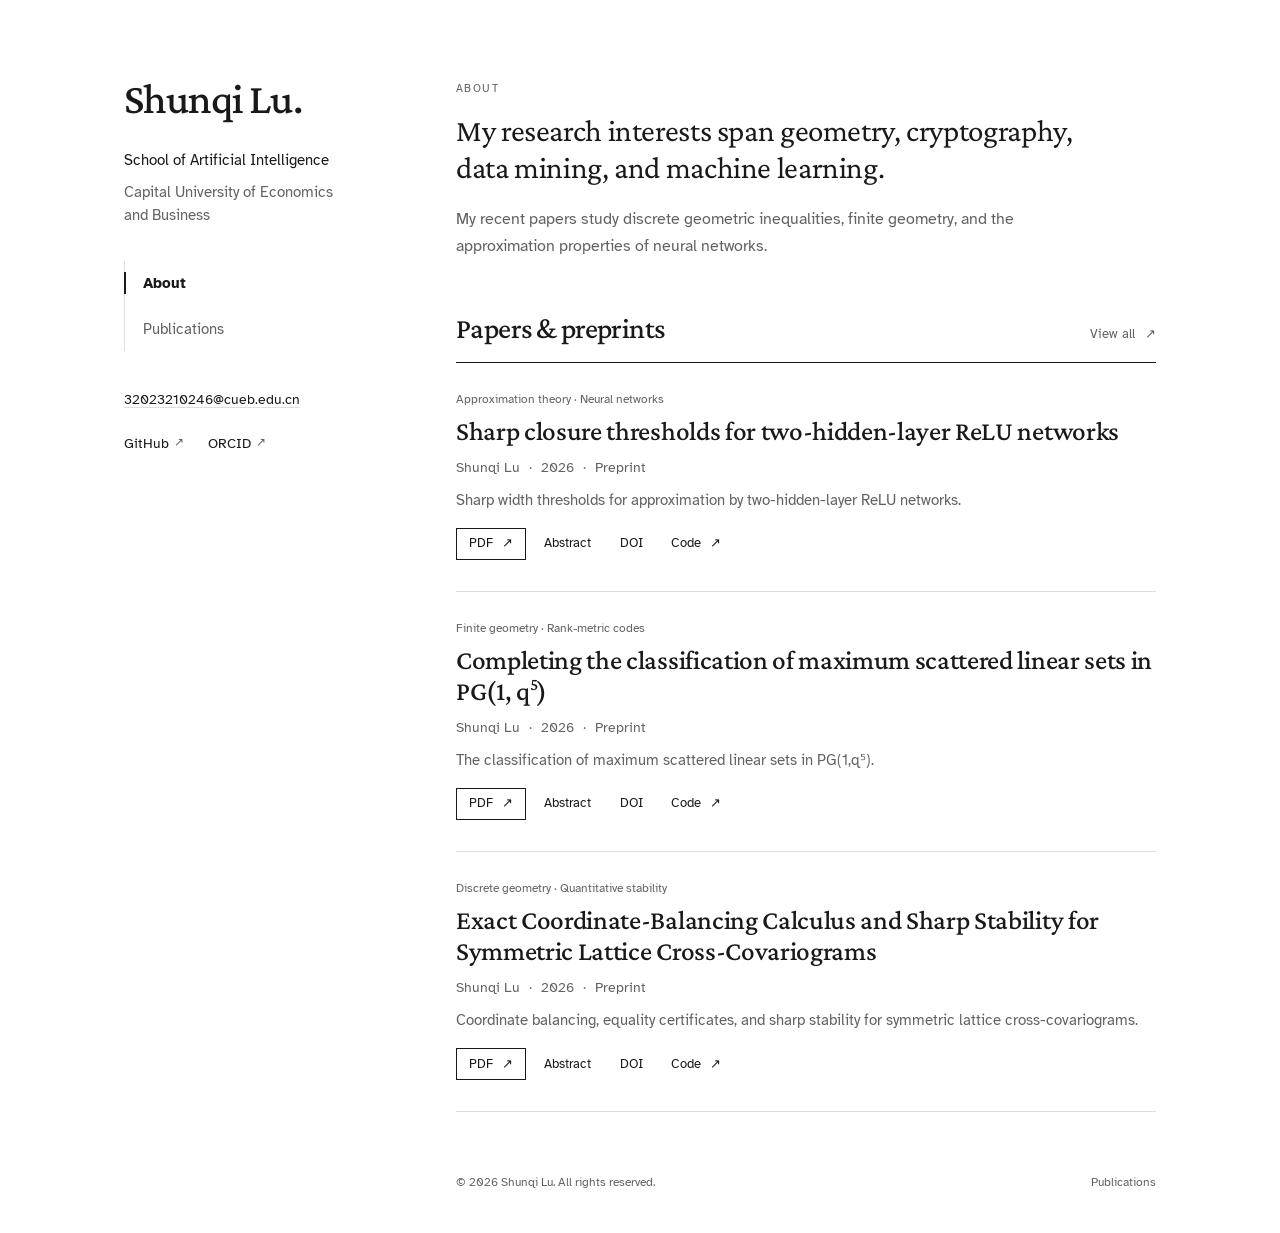
==== commit 0538c432: "Adopt a refined Minimal Light academic layout with self-hosted typography" ====
--- a/index.html
+++ b/index.html
@@ -7,30 +7,41 @@
   <meta name="description" content="Academic homepage of Shunqi Lu at Capital University of Economics and Business. Papers on geometry, cryptography, and neural network approximation.">
   <meta name="author" content="Shunqi Lu">
   <meta name="robots" content="index, follow">
-  <meta name="theme-color" content="#111111">
+  <meta name="theme-color" content="#ffffff">
   <link rel="canonical" href="https://shunqilu.github.io/">
-  <link rel="stylesheet" href="/assets/style.css?v=20260913-mono">
-  <link rel="icon" href="/assets/favicon.svg?v=20260913-mono" type="image/svg+xml">
+  <link rel="preload" href="/assets/fonts/crimson-pro-roman.woff2" as="font" type="font/woff2" crossorigin>
+  <link rel="preload" href="/assets/fonts/atkinson-hyperlegible-regular.woff2" as="font" type="font/woff2" crossorigin>
+  <link rel="stylesheet" href="/assets/style.css?v=20260913-minimal">
+  <link rel="icon" href="/assets/favicon.svg?v=20260913-minimal" type="image/svg+xml">
   <script type="application/ld+json">{"@context": "https://schema.org", "@type": "Person", "name": "Shunqi Lu", "url": "https://shunqilu.github.io/", "email": "mailto:32023210246@cueb.edu.cn", "affiliation": {"@type": "Organization", "name": "School of Artificial Intelligence, Capital University of Economics and Business"}, "sameAs": ["https://orcid.org/0009-0005-8251-2070", "https://github.com/ShunqiLu"], "knowsAbout": ["Geometry", "Cryptography", "Data mining", "Machine learning"]}</script>
   <meta name="google-site-verification" content="ZRZrirURe-KQA08N1yXr4s3YXLZvuO_gu1a-0cFbOYM">
 </head>
 <body class="home">
   <a class="skip-link" href="#main">Skip to content</a>
-  <header class="site-header"><div class="header-inner">
-    <a class="brand" href="/" aria-label="Shunqi Lu — home"><span class="monogram" aria-hidden="true">SL</span><span>Shunqi Lu</span></a>
-    <nav aria-label="Main navigation"><a class="nav-link" href="/" aria-current="page">About</a><a class="nav-link" href="/publications/">Publications</a></nav>
-  </div></header>
-  <main id="main" class="container">
-    <section class="hero" aria-labelledby="name-heading"><div>
-      <p class="eyebrow">Geometry · Cryptography · Machine learning</p>
-      <h1 id="name-heading">Shunqi Lu</h1>
-      <p class="affiliation">School of Artificial Intelligence<br>Capital University of Economics and Business</p>
-      <p class="intro">My research interests include geometry, cryptography, data mining, and machine learning. My recent papers study discrete geometric inequalities, finite geometry, and the approximation properties of neural networks.</p>
-      <div class="contact-links"><a href="mailto:32023210246@cueb.edu.cn">Email</a><a href="https://orcid.org/0009-0005-8251-2070" rel="me">ORCID ↗</a><a href="https://github.com/ShunqiLu" rel="me">GitHub ↗</a></div>
-    </div><aside class="research-note"><p class="section-label">Research interests</p><h2>Geometry and computation</h2><ul class="interest-list"><li>Discrete &amp; finite geometry</li><li>Cryptography &amp; coding theory</li><li>Neural network approximation</li><li>Data mining &amp; machine learning</li></ul></aside></section>
-    <section aria-labelledby="papers-heading"><div class="section-heading"><h2 id="papers-heading">Papers &amp; preprints</h2><a href="/publications/">All publications →</a></div><div class="paper-list"><article class="paper-entry"><div class="paper-year"><span class="paper-index" aria-hidden="true">01</span><time datetime="2026">2026</time></div><div><p class="paper-field">Approximation theory · Neural networks</p><h3 class="paper-title"><a href="/publications/sharp-closure-thresholds.html">Sharp closure thresholds for two-hidden-layer ReLU networks</a></h3><p class="paper-summary">Sharp width thresholds for approximation by two-hidden-layer ReLU networks.</p><p class="paper-links"><a href="/publications/sharp-closure-thresholds.html">Abstract &amp; details</a><a href="/publications/sharp_closure_thresholds_two_hidden_layer_relu_networks_v1.pdf" type="application/pdf">PDF</a><a href="https://doi.org/10.5281/zenodo.22728502">DOI</a><a href="https://github.com/ShunqiLu/fan-localization-triple-junctions">Code</a></p></div></article>
-<article class="paper-entry"><div class="paper-year"><span class="paper-index" aria-hidden="true">02</span><time datetime="2026">2026</time></div><div><p class="paper-field">Finite geometry · Rank-metric codes</p><h3 class="paper-title"><a href="/publications/maximum-scattered-linear-sets-pg1q5.html">Completing the classification of maximum scattered linear sets in PG(1, q<sup>5</sup>)</a></h3><p class="paper-summary">The classification of maximum scattered linear sets in PG(1,q⁵).</p><p class="paper-links"><a href="/publications/maximum-scattered-linear-sets-pg1q5.html">Abstract &amp; details</a><a href="/publications/classification_maximum_scattered_linear_sets_PG1q5.pdf" type="application/pdf">PDF</a><a href="https://doi.org/10.5281/zenodo.22232593">DOI</a><a href="https://github.com/ShunqiLu/maximum-scattered-linear-sets-pg1q5">Code</a></p></div></article>
-<article class="paper-entry"><div class="paper-year"><span class="paper-index" aria-hidden="true">03</span><time datetime="2026">2026</time></div><div><p class="paper-field">Discrete geometry · Quantitative stability</p><h3 class="paper-title"><a href="/publications/covariogram-balancing.html">Exact Coordinate-Balancing Calculus and Sharp Stability for Symmetric Lattice Cross-Covariograms</a></h3><p class="paper-summary">Coordinate balancing, equality certificates, and sharp stability for symmetric lattice cross-covariograms.</p><p class="paper-links"><a href="/publications/covariogram-balancing.html">Abstract &amp; details</a><a href="/publications/covariogram-balancing.pdf" type="application/pdf">PDF</a><a href="https://doi.org/10.5281/zenodo.22178367">DOI</a><a href="https://github.com/ShunqiLu/covariogram-balancing">Code</a></p></div></article></div></section></main>
-  <footer class="site-footer"><div class="footer-inner"><span>© 2026 Shunqi Lu. All rights reserved.</span><a href="mailto:32023210246@cueb.edu.cn">32023210246@cueb.edu.cn</a></div></footer>
+  <div class="wrapper">
+    <header class="profile">
+      <div class="profile-identity">
+        <h1 class="profile-name"><a href="/">Shunqi Lu<span class="name-period" aria-hidden="true">.</span></a></h1>
+        <p class="affiliation">School of Artificial Intelligence<br><span>Capital University of Economics and Business</span></p>
+      </div>
+      <nav class="main-nav" aria-label="Main navigation"><a class="nav-link" href="/" aria-current="page">About</a><a class="nav-link" href="/publications/">Publications</a></nav>
+      <div class="profile-contact">
+        <a class="email-link" href="mailto:32023210246@cueb.edu.cn">32023210246@cueb.edu.cn</a>
+        <div class="external-links"><a href="https://github.com/ShunqiLu" rel="me">GitHub <span aria-hidden="true">↗</span></a><a href="https://orcid.org/0009-0005-8251-2070" rel="me">ORCID <span aria-hidden="true">↗</span></a></div>
+      </div>
+    </header>
+    <div class="content-column">
+      <main id="main">
+    <section class="about" aria-labelledby="about-heading">
+      <h2 id="about-heading" class="eyebrow">About</h2>
+      <p class="intro">My research interests span geometry, cryptography, data mining, and machine learning.</p>
+      <p class="research-description">My recent papers study discrete geometric inequalities, finite geometry, and the approximation properties of neural networks.</p>
+    </section>
+    <section aria-labelledby="papers-heading"><div class="section-heading"><h2 id="papers-heading">Papers &amp; preprints</h2><a href="/publications/">View all <span aria-hidden="true">↗</span></a></div><div class="paper-list"><article class="paper-entry"><p class="paper-field">Approximation theory · Neural networks</p><h3 class="paper-title"><a href="/publications/sharp-closure-thresholds.html">Sharp closure thresholds for two-hidden-layer ReLU networks</a></h3><p class="paper-byline">Shunqi Lu <span aria-hidden="true">·</span> <time datetime="2026-09-13">2026</time> <span aria-hidden="true">·</span> Preprint</p><p class="paper-summary">Sharp width thresholds for approximation by two-hidden-layer ReLU networks.</p><div class="paper-links"><a class="pdf-link" href="/publications/sharp_closure_thresholds_two_hidden_layer_relu_networks_v1.pdf" type="application/pdf">PDF <span aria-hidden="true">↗</span></a><a href="/publications/sharp-closure-thresholds.html">Abstract</a><a href="https://doi.org/10.5281/zenodo.22728502">DOI</a><a href="https://github.com/ShunqiLu/fan-localization-triple-junctions">Code <span aria-hidden="true">↗</span></a></div></article>
+<article class="paper-entry"><p class="paper-field">Finite geometry · Rank-metric codes</p><h3 class="paper-title"><a href="/publications/maximum-scattered-linear-sets-pg1q5.html">Completing the classification of maximum scattered linear sets in PG(1, q<sup>5</sup>)</a></h3><p class="paper-byline">Shunqi Lu <span aria-hidden="true">·</span> <time datetime="2026-09-01">2026</time> <span aria-hidden="true">·</span> Preprint</p><p class="paper-summary">The classification of maximum scattered linear sets in PG(1,q⁵).</p><div class="paper-links"><a class="pdf-link" href="/publications/classification_maximum_scattered_linear_sets_PG1q5.pdf" type="application/pdf">PDF <span aria-hidden="true">↗</span></a><a href="/publications/maximum-scattered-linear-sets-pg1q5.html">Abstract</a><a href="https://doi.org/10.5281/zenodo.22232593">DOI</a><a href="https://github.com/ShunqiLu/maximum-scattered-linear-sets-pg1q5">Code <span aria-hidden="true">↗</span></a></div></article>
+<article class="paper-entry"><p class="paper-field">Discrete geometry · Quantitative stability</p><h3 class="paper-title"><a href="/publications/covariogram-balancing.html">Exact Coordinate-Balancing Calculus and Sharp Stability for Symmetric Lattice Cross-Covariograms</a></h3><p class="paper-byline">Shunqi Lu <span aria-hidden="true">·</span> <time datetime="2026-08-31">2026</time> <span aria-hidden="true">·</span> Preprint</p><p class="paper-summary">Coordinate balancing, equality certificates, and sharp stability for symmetric lattice cross-covariograms.</p><div class="paper-links"><a class="pdf-link" href="/publications/covariogram-balancing.pdf" type="application/pdf">PDF <span aria-hidden="true">↗</span></a><a href="/publications/covariogram-balancing.html">Abstract</a><a href="https://doi.org/10.5281/zenodo.22178367">DOI</a><a href="https://github.com/ShunqiLu/covariogram-balancing">Code <span aria-hidden="true">↗</span></a></div></article></div></section></main>
+      <footer class="site-footer"><p>© 2026 Shunqi Lu. All rights reserved.</p><a href="/publications/">Publications</a></footer>
+    </div>
+  </div>
 </body>
 </html>
--- a/assets/style.css
+++ b/assets/style.css
@@ -1,191 +1,145 @@
-:root {
-  color-scheme: light;
-  --paper: #fff;
-  --surface: #f5f5f5;
-  --ink: #111;
-  --muted: #595959;
-  --rule: #dedede;
-  --sans: "Helvetica Neue", Helvetica, Arial, sans-serif;
-  --mono: "SFMono-Regular", Consolas, "Liberation Mono", monospace;
-}
+/* Profile/sidebar and reading-column layout adapted from Minimal Light (CC0).
+   https://github.com/yaoyao-liu/minimal-light — see THIRD_PARTY_NOTICES.md. */
+@font-face { font-family: 'Crimson Pro'; src: url('fonts/crimson-pro-roman.woff2') format('woff2'); font-style: normal; font-weight: 200 900; font-display: swap; }
+@font-face { font-family: 'Atkinson Hyperlegible'; src: url('fonts/atkinson-hyperlegible-regular.woff2') format('woff2'); font-style: normal; font-weight: 400; font-display: swap; }
+@font-face { font-family: 'Atkinson Hyperlegible'; src: url('fonts/atkinson-hyperlegible-bold.woff2') format('woff2'); font-style: normal; font-weight: 700; font-display: swap; }
+:root { color-scheme: light; --paper: #fff; --ink: #191919; --muted: #626262; --rule: #dedede; --surface: #f6f6f6; --serif: 'Crimson Pro', Georgia, serif; --sans: 'Atkinson Hyperlegible', sans-serif; }
 *, *::before, *::after { box-sizing: border-box; }
 html { -webkit-text-size-adjust: 100%; scroll-padding-top: 24px; }
-body { margin: 0; background: var(--paper); color: var(--ink); font: 16px/1.65 var(--sans); -webkit-font-smoothing: antialiased; }
-::selection { color: #fff; background: #111; }
-a { color: inherit; text-underline-offset: .25em; text-decoration-thickness: 1px; }
+body { margin: 0; background: var(--paper); color: var(--ink); font: 17px/1.65 var(--sans); -webkit-font-smoothing: antialiased; }
+::selection { color: var(--paper); background: var(--ink); }
+h1, h2, h3, p, blockquote { margin: 0; }
+h1, h2, h3 { font-family: var(--serif); font-weight: 500; text-wrap: pretty; }
+a { color: inherit; text-decoration-thickness: 1px; text-underline-offset: .22em; }
 a:hover { text-decoration-thickness: 2px; }
-a:focus-visible, button:focus-visible, [tabindex]:focus-visible { outline: 2px solid currentColor; outline-offset: 5px; }
-h1, h2, h3, p, ul, blockquote { margin: 0; }
-h1, h2, h3 { font-weight: 500; text-wrap: pretty; }
+a:focus-visible, [tabindex]:focus-visible { outline: 2px solid var(--ink); outline-offset: 5px; }
 img, svg { max-width: 100%; }
-.container, .header-inner, .footer-inner { width: min(1160px, calc(100% - 80px)); margin-inline: auto; }
-.skip-link { position: absolute; z-index: 10; top: -100px; left: 20px; padding: 10px 18px; color: #111; background: #fff; border: 1px solid #111; }
+sup { font-size: .65em; line-height: 0; }
+.skip-link { position: absolute; z-index: 10; top: -100px; left: 20px; padding: 10px 18px; background: var(--paper); border: 1px solid var(--ink); }
 .skip-link:focus { top: 12px; }
-
-.site-header { border-bottom: 1px solid var(--rule); }
-.header-inner { display: flex; align-items: center; justify-content: space-between; min-height: 92px; gap: 24px; }
-.brand { display: inline-flex; align-items: center; gap: 14px; font-size: 15px; font-weight: 600; letter-spacing: -.025em; text-decoration: none; }
-.monogram { display: grid; place-items: center; width: 34px; height: 34px; border: 1px solid currentColor; font-size: 13px; font-weight: 500; letter-spacing: -.04em; }
-.site-header nav { display: flex; align-items: center; gap: 34px; }
-.nav-link { position: relative; padding-block: 10px; color: var(--muted); font-size: 13px; text-decoration: none; }
-.nav-link::after { content: ""; position: absolute; height: 1px; inset: auto 0 5px; background: currentColor; transform: scaleX(0); transform-origin: left; transition: transform 180ms ease; }
-.nav-link:hover, .nav-link[aria-current="page"] { color: var(--ink); }
-.nav-link:hover::after, .nav-link[aria-current="page"]::after { transform: scaleX(1); }
-
-.home .site-header { background: #111; color: #fff; border-color: #363636; }
-.home .site-header .nav-link { color: #aaa; }
-.home .site-header .nav-link:hover, .home .site-header .nav-link[aria-current="page"] { color: #fff; }
-.home main.container { width: 100%; }
-.hero { display: grid; grid-template-columns: minmax(0, 1.7fr) minmax(0, 1fr); gap: 94px; padding: 80px max(40px, calc((100% - 1160px) / 2)) 78px; background: #111; color: #fff; }
-.hero ::selection { background: #fff; color: #111; }
-.eyebrow, .section-label, .paper-field { color: var(--muted); font: 11px/1.65 var(--mono); letter-spacing: .08em; text-transform: uppercase; }
-.hero .eyebrow { color: #b2b2b2; margin-bottom: 22px; }
-.hero h1 { margin-left: -.065em; margin-bottom: 26px; font-size: clamp(62px, 8.5vw, 120px); font-weight: 500; letter-spacing: -.075em; line-height: .98; white-space: nowrap; }
-.affiliation { max-width: 600px; margin-bottom: 24px; color: #ebebeb; font-size: 16px; line-height: 1.7; }
-.intro { max-width: 585px; color: #bcbcbc; font-size: 16px; line-height: 1.8; }
-.contact-links, .paper-links, .resource-links { display: flex; flex-wrap: wrap; align-items: center; gap: 12px 25px; }
-.contact-links { margin-top: 30px; font-size: 12px; }
-.contact-links a { min-height: 36px; display: inline-flex; align-items: center; padding: 4px 0; text-decoration-color: #777; text-underline-offset: 7px; }
-.contact-links a:hover { text-decoration-color: #fff; }
-.research-note { align-self: center; border-top: 1px solid #656565; padding-top: 22px; }
-.research-note .section-label { color: #aaa; margin-bottom: 30px; }
-.research-note h2 { max-width: 290px; margin-bottom: 30px; color: #fff; font-size: 32px; font-weight: 400; letter-spacing: -.035em; line-height: 1.15; }
-.interest-list { list-style: none; counter-reset: interest; padding: 0; color: #d0d0d0; font-size: 13px; line-height: 1.7; }
-.interest-list li { display: grid; grid-template-columns: 30px 1fr; gap: 14px; align-items: baseline; padding: 13px 0; border-top: 1px solid #333; counter-increment: interest; }
-.interest-list li::before { content: "0" counter(interest); color: #929292; font: 10px/1.5 var(--mono); }
-.home main > section:last-child { width: min(1160px, calc(100% - 80px)); margin-inline: auto; padding-top: 58px; }
-.section-heading { display: flex; align-items: baseline; justify-content: space-between; gap: 20px; padding-bottom: 25px; border-bottom: 1px solid #111; }
-.section-heading h2 { font-size: 31px; letter-spacing: -.045em; line-height: 1.2; }
-.section-heading > a { flex-shrink: 0; font-size: 12px; text-decoration: none; }
-.section-heading > a:hover { text-decoration: underline; }
-
-.paper-list { counter-reset: paper; }
-.paper-entry { display: grid; grid-template-columns: 98px minmax(0, 1fr); gap: 32px; padding: 37px 0 38px; border-bottom: 1px solid var(--rule); counter-increment: paper; }
-.paper-year { display: flex; flex-direction: column; align-items: flex-start; gap: 14px; color: var(--muted); font: 11px/1.4 var(--mono); }
-.paper-index { color: #111; font: 36px/1 var(--sans); font-weight: 400; letter-spacing: -.06em; }
-.paper-field { margin-bottom: 10px; font-size: 10px; letter-spacing: .065em; }
-.paper-title { max-width: 940px; margin-bottom: 14px; font-size: clamp(23px, 2.3vw, 30px); letter-spacing: -.035em; line-height: 1.25; }
+/* Keep the template's asymmetric academic layout, with a sticky profile. */
+.wrapper { width: min(1032px, calc(100% - 96px)); margin: 0 auto; padding: 80px 0 28px; display: grid; grid-template-columns: 232px minmax(0, 1fr); gap: 100px; align-items: start; }
+.profile { position: sticky; top: 64px; min-width: 0; }
+.profile-name { font: 500 43px/1.1 var(--serif); letter-spacing: -.025em; margin: -5px 0 22px; }
+.profile-name a { display: inline-block; padding-bottom: 5px; text-decoration: none; }
+.name-period { margin-left: 1px; }
+.affiliation { font-size: 15px; line-height: 1.55; }
+.affiliation span { display: inline-block; margin-top: 8px; color: var(--muted); }
+.main-nav { display: flex; flex-direction: column; align-items: flex-start; gap: 2px; margin: 34px 0 26px; padding-left: 18px; border-left: 1px solid var(--rule); }
+.nav-link { display: inline-flex; align-items: center; position: relative; min-height: 44px; color: var(--muted); font-size: 15px; text-decoration: none; }
+.nav-link::before { content: ''; position: absolute; left: -19px; height: 22px; width: 2px; background: var(--ink); opacity: 0; transition: opacity 160ms ease; }
+.nav-link[aria-current='page'] { color: var(--ink); font-weight: 700; }
+.nav-link[aria-current='page']::before, .nav-link:hover::before { opacity: 1; }
+.nav-link:hover { color: var(--ink); }
+.profile-contact { font-size: 14px; }
+.email-link { display: inline-flex; align-items: center; min-height: 44px; text-decoration-color: var(--rule); }
+.external-links { display: flex; gap: 24px; }
+.external-links a { display: inline-flex; align-items: center; min-height: 44px; gap: 5px; text-decoration: none; }
+.external-links a:hover { text-decoration: underline; }
+.external-links span { color: var(--muted); font-size: 12px; }
+.content-column { min-width: 0; }
+.eyebrow { font: 400 11px/1.6 var(--sans); letter-spacing: .13em; text-transform: uppercase; color: var(--muted); }
+.about { padding-bottom: 51px; }
+.about .eyebrow { margin-bottom: 14px; }
+.intro { font: 400 31px/1.22 var(--serif); letter-spacing: -.012em; max-width: 670px; text-wrap: pretty; }
+.research-description { margin-top: 19px; max-width: 650px; font-size: 16px; color: var(--muted); line-height: 1.65; }
+.section-heading { display: flex; justify-content: space-between; align-items: baseline; gap: 20px; padding-bottom: 15px; border-bottom: 1px solid var(--ink); }
+.section-heading h2 { font-size: 29px; line-height: 1.25; letter-spacing: -.02em; }
+.section-heading > a { display: inline-flex; align-items: center; min-height: 44px; gap: 10px; margin-bottom: -10px; flex-shrink: 0; color: var(--muted); font-size: 13px; text-decoration: none; }
+.section-heading > a:hover { color: var(--ink); text-decoration: underline; }
+.paper-entry { padding: 27px 0 25px; border-bottom: 1px solid var(--rule); }
+.paper-field { margin-bottom: 8px; color: var(--muted); font-size: 12px; line-height: 1.5; }
+.paper-title { margin-bottom: 9px; font-size: 27px; line-height: 1.15; letter-spacing: -.012em; }
 .paper-title a { text-decoration: none; }
 .paper-title a:hover { text-decoration: underline; text-decoration-thickness: 1px; }
-.paper-summary { max-width: 810px; margin-bottom: 20px; color: var(--muted); font-size: 14px; line-height: 1.75; }
-.paper-links { gap: 10px; }
-.paper-links a { min-height: 34px; display: inline-flex; align-items: center; padding: 5px 13px; border: 1px solid #d5d5d5; font-size: 11px; line-height: 1.5; text-decoration: none; transition: color 150ms ease, background 150ms ease, border-color 150ms ease; }
-.paper-links a:first-child { padding-left: 0; padding-right: 16px; border-color: transparent; font-size: 12px; }
-.paper-links a:first-child::after { content: "↗"; margin-left: 10px; }
-.paper-links a:hover { color: #fff; background: #111; border-color: #111; }
-.paper-links a:first-child:hover { color: #111; background: transparent; border-color: transparent; text-decoration: underline; }
-
-.page-heading { padding: 70px 0 45px; }
-.page-heading .eyebrow { margin-bottom: 20px; }
-.page-heading h1 { margin-bottom: 20px; font-size: clamp(44px, 6vw, 76px); font-weight: 500; letter-spacing: -.065em; line-height: 1.05; }
-.lead { max-width: 650px; color: var(--muted); font-size: 16px; }
-.page-heading + .paper-list { border-top: 1px solid #111; }
-
-.article-wrap { max-width: 1000px; margin-inline: auto; padding-top: 27px; }
-.back-link { display: inline-block; margin-bottom: 27px; color: var(--muted); font-size: 12px; text-decoration: none; }
-.back-link:hover { color: #111; text-decoration: underline; }
-.article-header .eyebrow { margin-bottom: 13px; }
-.article-title { margin-bottom: 19px; font-size: clamp(29px, 3.5vw, 40px); font-weight: 500; letter-spacing: -.035em; line-height: 1.15; }
-.authors { margin-bottom: 6px; font-size: 16px; }
+.paper-byline { font-size: 14px; color: var(--muted); }
+.paper-byline span { padding: 0 5px; }
+.paper-summary { margin-top: 9px; color: var(--muted); font-size: 15px; line-height: 1.6; }
+.paper-links { display: flex; flex-wrap: wrap; align-items: center; gap: 5px 18px; margin-top: 10px; }
+.paper-links a { display: inline-flex; min-width: 44px; min-height: 44px; gap: 9px; align-items: center; justify-content: center; font-size: 13px; text-decoration: none; }
+.paper-links a:hover { text-decoration: underline; }
+.paper-links .pdf-link { position: relative; padding-inline: 13px; isolation: isolate; }
+.pdf-link::before { content: ''; position: absolute; z-index: -1; inset: 6px 0; border: 1px solid var(--ink); transition: background 160ms ease; }
+.paper-links .pdf-link:hover { color: var(--paper); text-decoration: none; }
+.pdf-link:hover::before { background: var(--ink); }
+.page-heading { padding-bottom: 38px; }
+.page-heading .eyebrow { margin-bottom: 9px; }
+.page-heading h1 { margin-bottom: 13px; font-size: 48px; letter-spacing: -.025em; line-height: 1.12; }
+.lead { font-size: 16px; color: var(--muted); }
+.year-heading { display: flex; align-items: baseline; justify-content: space-between; border-bottom: 1px solid var(--ink); padding-bottom: 14px; font: 500 27px/1.2 var(--serif); }
+.year-heading span { font: 400 13px/1.5 var(--sans); color: var(--muted); }
+.back-link { display: inline-flex; align-items: center; min-height: 44px; margin: -11px 0 25px; color: var(--muted); font-size: 13px; text-decoration: none; }
+.back-link:hover { text-decoration: underline; }
+.article-header { border-bottom: 1px solid var(--rule); padding-bottom: 27px; margin-bottom: 30px; }
+.article-header .eyebrow { font-size: 10px; letter-spacing: .07em; margin-bottom: 14px; }
+.article-title { font-size: 42px; line-height: 1.12; letter-spacing: -.025em; margin-bottom: 23px; }
+.authors { font-size: 17px; }
 .authors a { text-decoration: none; }
 .authors a:hover { text-decoration: underline; }
-.paper-meta { margin-bottom: 23px; color: var(--muted); font-size: 12px; line-height: 1.8; overflow-wrap: anywhere; }
-.abstract { padding-top: 23px; border-top: 1px solid #111; }
-.abstract h2, .citation h2 { margin-bottom: 13px; font-size: 21px; letter-spacing: -.025em; line-height: 1.25; }
-.abstract p { margin-bottom: 17px; color: #292929; font-size: 17px; line-height: 1.7; }
-.math, .formula { font-family: "Cambria Math", Cambria, serif; }
-.formula { max-width: 100%; overflow-wrap: anywhere; }
-sup, sub { font-size: .72em; line-height: 0; }
-.resource-links { margin: 25px 0 30px; gap: 14px 28px; font-size: 12px; }
-.button-link { display: inline-flex; min-height: 44px; align-items: center; justify-content: center; padding: 11px 22px; border: 1px solid #111; color: #fff; background: #111; font-size: 12px; font-weight: 500; text-decoration: none; transition: background 150ms ease, color 150ms ease; }
-.button-link:hover { background: #fff; color: #111; }
-.button-link:focus-visible { outline-color: #111; }
-.supplement, .citation { margin-top: 29px; padding-top: 23px; border-top: 1px solid var(--rule); }
-.supplement { color: var(--muted); font-size: 14px; }
-.citation blockquote { border-left: 2px solid #111; padding: 8px 0 8px 22px; color: var(--muted); font-size: 14px; line-height: 1.8; overflow-wrap: anywhere; }
-.site-footer { margin-top: 76px; background: #111; color: #bcbcbc; }
-.footer-inner { display: flex; align-items: baseline; justify-content: space-between; flex-wrap: wrap; gap: 12px 24px; padding-block: 36px; font-size: 11px; }
-.footer-inner a { color: #ddd; text-decoration-color: #666; }
-.footer-inner a:hover { color: #fff; text-decoration-color: #fff; }
-
-@media (min-width: 1500px) {
-  .hero { padding-block: 94px; }
+.paper-meta { margin-top: 8px; color: var(--muted); font-size: 13px; line-height: 1.9; }
+.paper-meta a { white-space: normal; overflow-wrap: anywhere; }
+.abstract h2, .citation h2 { font-size: 27px; line-height: 1.25; margin-bottom: 17px; }
+.abstract { font-size: 17px; line-height: 1.75; }
+.abstract p + p { margin-top: 18px; }
+.abstract math { font-size: 1.03em; }
+.resource-links { display: flex; flex-wrap: wrap; align-items: center; gap: 12px 21px; margin-top: 28px; }
+.resource-links a { display: inline-flex; align-items: center; min-height: 44px; font-size: 13px; }
+.button-link { padding: 10px 16px; background: var(--ink); color: var(--paper); text-decoration: none; transition: opacity 160ms ease; }
+.button-link:hover { opacity: .8; }
+.supplement { margin-top: 20px; font-size: 14px; color: var(--muted); }
+.citation { margin-top: 38px; }
+.citation blockquote { padding: 20px 23px; border-left: 2px solid var(--ink); background: var(--surface); font-size: 15px; line-height: 1.7; overflow-wrap: anywhere; }
+.site-footer { display: flex; flex-wrap: wrap; justify-content: space-between; align-items: center; gap: 2px 16px; margin-top: 49px; color: var(--muted); font-size: 12px; }
+.site-footer a { display: inline-flex; align-items: center; min-height: 44px; text-decoration: none; }
+.site-footer a:hover { text-decoration: underline; }
+@media (max-width: 1100px) {
+  .wrapper { gap: 64px; grid-template-columns: 210px minmax(0, 1fr); }
 }
-@media (max-width: 960px) {
-  .hero { gap: 48px; grid-template-columns: minmax(0, 1.5fr) minmax(0, 1fr); padding-block: 64px; }
-  .hero h1 { font-size: clamp(60px, 8.5vw, 82px); }
-  .research-note h2 { font-size: 28px; }
-  .paper-entry { grid-template-columns: 70px minmax(0, 1fr); gap: 25px; }
+@media (max-width: 860px) {
+  .wrapper { display: block; width: min(700px, calc(100% - 64px)); padding-top: 43px; }
+  .profile { position: static; padding-bottom: 28px; margin-bottom: 35px; border-bottom: 1px solid var(--rule); display: grid; grid-template-columns: minmax(0, 1fr) auto; column-gap: 28px; }
+  .profile-name { margin-bottom: 15px; font-size: 40px; }
+  .affiliation { max-width: 300px; }
+  .affiliation span { margin-top: 4px; }
+  .main-nav { flex-direction: row; grid-row: 2; grid-column: 1 / -1; gap: 27px; border: 0; padding: 0; margin: 18px 0 -8px; }
+  .nav-link::before { left: 0; bottom: 3px; width: 100%; height: 1px; }
+  .profile-contact { padding-top: 2px; }
+  .about { padding-bottom: 37px; }
+  .intro { font-size: 29px; }
+  .article-title { font-size: 39px; }
 }
-@media (max-width: 700px) {
-  .container, .header-inner, .footer-inner, .home main > section:last-child { width: calc(100% - 44px); }
-  .header-inner { min-height: 76px; gap: 18px; }
-  .brand { gap: 10px; font-size: 14px; }
-  .monogram { width: 30px; height: 30px; font-size: 11px; }
-  .site-header nav { gap: 23px; }
-  .nav-link { font-size: 12px; }
-  .hero { grid-template-columns: minmax(0, 1fr); gap: 42px; padding: 51px 22px 46px; }
-  .hero .eyebrow { margin-bottom: 25px; font-size: 9px; letter-spacing: .025em; }
-  .hero h1 { font-size: clamp(60px, 13vw, 88px); margin-bottom: 25px; }
-  .affiliation { font-size: 15px; line-height: 1.7; }
-  .intro { font-size: 15px; line-height: 1.8; }
-  .contact-links { margin-top: 22px; }
-  .research-note { padding-top: 19px; }
-  .research-note .section-label { margin-bottom: 13px; }
-  .research-note h2 { max-width: none; margin-bottom: 19px; font-size: 26px; }
-  .interest-list { display: grid; grid-template-columns: 1fr 1fr; gap: 0 24px; font-size: 12px; }
-  .interest-list li { grid-template-columns: 18px minmax(0, 1fr); gap: 8px; padding-block: 12px; }
-  .home main > section:last-child { padding-top: 38px; }
-  .section-heading { padding-bottom: 22px; gap: 14px; }
+@media (max-width: 560px) {
+  .wrapper { width: calc(100% - 40px); padding-top: 31px; }
+  .profile { display: flex; flex-direction: column; gap: 0; padding-bottom: 19px; margin-bottom: 29px; }
+  .profile-name { font-size: 39px; margin-bottom: 13px; }
+  .affiliation { font-size: 15px; max-width: 310px; }
+  .profile-contact { display: flex; flex-wrap: wrap; gap: 0 20px; order: 1; margin-top: 9px; }
+  .external-links { gap: 16px; }
+  .main-nav { order: 2; margin: 9px 0 0; }
+  .intro { font-size: 27px; line-height: 1.25; }
+  .research-description { margin-top: 15px; }
+  .section-heading { gap: 12px; padding-bottom: 13px; }
   .section-heading h2 { font-size: 26px; }
-  .section-heading > a { font-size: 10px; }
-  .paper-entry { grid-template-columns: 40px minmax(0, 1fr); gap: 16px; padding-block: 27px 30px; }
-  .paper-year { gap: 10px; font-size: 9px; }
-  .paper-index { font-size: 26px; }
-  .paper-field { font-size: 9px; line-height: 1.65; }
-  .paper-title { font-size: 23px; line-height: 1.25; }
-  .paper-summary { font-size: 13px; }
-  .paper-links { gap: 8px; }
-  .paper-links a { padding: 5px 10px; }
-  .paper-links a:first-child { flex-basis: 100%; padding-right: 0; }
-  .page-heading { padding: 45px 0 32px; }
-  .page-heading h1 { font-size: 52px; }
-  .page-heading .eyebrow { margin-bottom: 14px; }
-  .lead { font-size: 15px; }
-  .article-wrap { padding-top: 24px; }
-  .back-link { margin-bottom: 24px; }
-  .article-header .eyebrow { font-size: 10px; }
-  .article-title { font-size: clamp(28px, 6.8vw, 36px); line-height: 1.18; }
-  .abstract p { font-size: 16px; line-height: 1.8; }
-  .resource-links { align-items: flex-start; gap: 16px 23px; }
-  .button-link { flex-basis: 100%; }
-  .citation blockquote { padding-left: 17px; font-size: 13px; }
-  .site-footer { margin-top: 48px; }
-  .footer-inner { flex-direction: column; padding-block: 29px; font-size: 10px; }
-}
-@media (max-width: 370px) {
-  .brand { gap: 8px; font-size: 12px; }
-  .site-header nav { gap: 16px; }
-  .nav-link { font-size: 11px; }
-  .section-heading { flex-wrap: wrap; }
-  .hero h1 { font-size: 60px; }
-  .interest-list { grid-template-columns: 1fr; }
-  .paper-entry { grid-template-columns: 32px minmax(0, 1fr); gap: 12px; }
-  .paper-title { font-size: 21px; }
+  .section-heading > a { font-size: 12px; gap: 6px; }
+  .paper-entry { padding-block: 24px 22px; }
+  .paper-title { font-size: 25px; line-height: 1.17; }
+  .paper-summary { font-size: 16px; }
+  .paper-links { gap: 5px 15px; }
+  .page-heading h1 { font-size: 43px; }
+  .article-title { font-size: 34px; line-height: 1.13; }
+  .article-header .eyebrow { font-size: 10px; letter-spacing: .04em; }
+  .abstract { font-size: 17px; line-height: 1.7; }
+  .resource-links { gap: 8px 17px; }
+  .citation blockquote { padding: 16px 18px; }
+  .site-footer { margin-top: 31px; }
 }
 @media (prefers-reduced-motion: reduce) {
-  *, *::before, *::after { transition: none !important; }
+  *, *::before, *::after { transition: none !important; scroll-behavior: auto !important; }
 }
 @media print {
-  body { color: #111; background: #fff; font-size: 11pt; }
-  .container, .header-inner, .footer-inner, .home main > section:last-child { width: 100%; max-width: none; }
-  .home .site-header, .hero, .site-footer { color: #111; background: #fff; }
-  .hero { padding: 25px 0; gap: 30px; }
-  .hero h1 { font-size: 48px; }
-  .hero .eyebrow, .affiliation, .intro, .research-note h2, .research-note .section-label, .interest-list, .footer-inner a { color: #333; }
-  .site-header nav, .skip-link, .back-link { display: none; }
-  .paper-entry, .citation blockquote { break-inside: avoid; }
-  .page-heading { padding-block: 25px; }
-  .paper-links a, .button-link { color: #111; background: #fff; border-color: #aaa; }
-  .site-footer { margin-top: 30px; border-top: 1px solid #aaa; }
+  .wrapper { display: block; width: 100%; padding: 0; }
+  .profile { position: static; margin-bottom: 30px; }
+  .main-nav, .profile-contact, .skip-link, .back-link, .site-footer { display: none; }
+  .paper-entry { break-inside: avoid; }
+  body { font-size: 12pt; }
 }
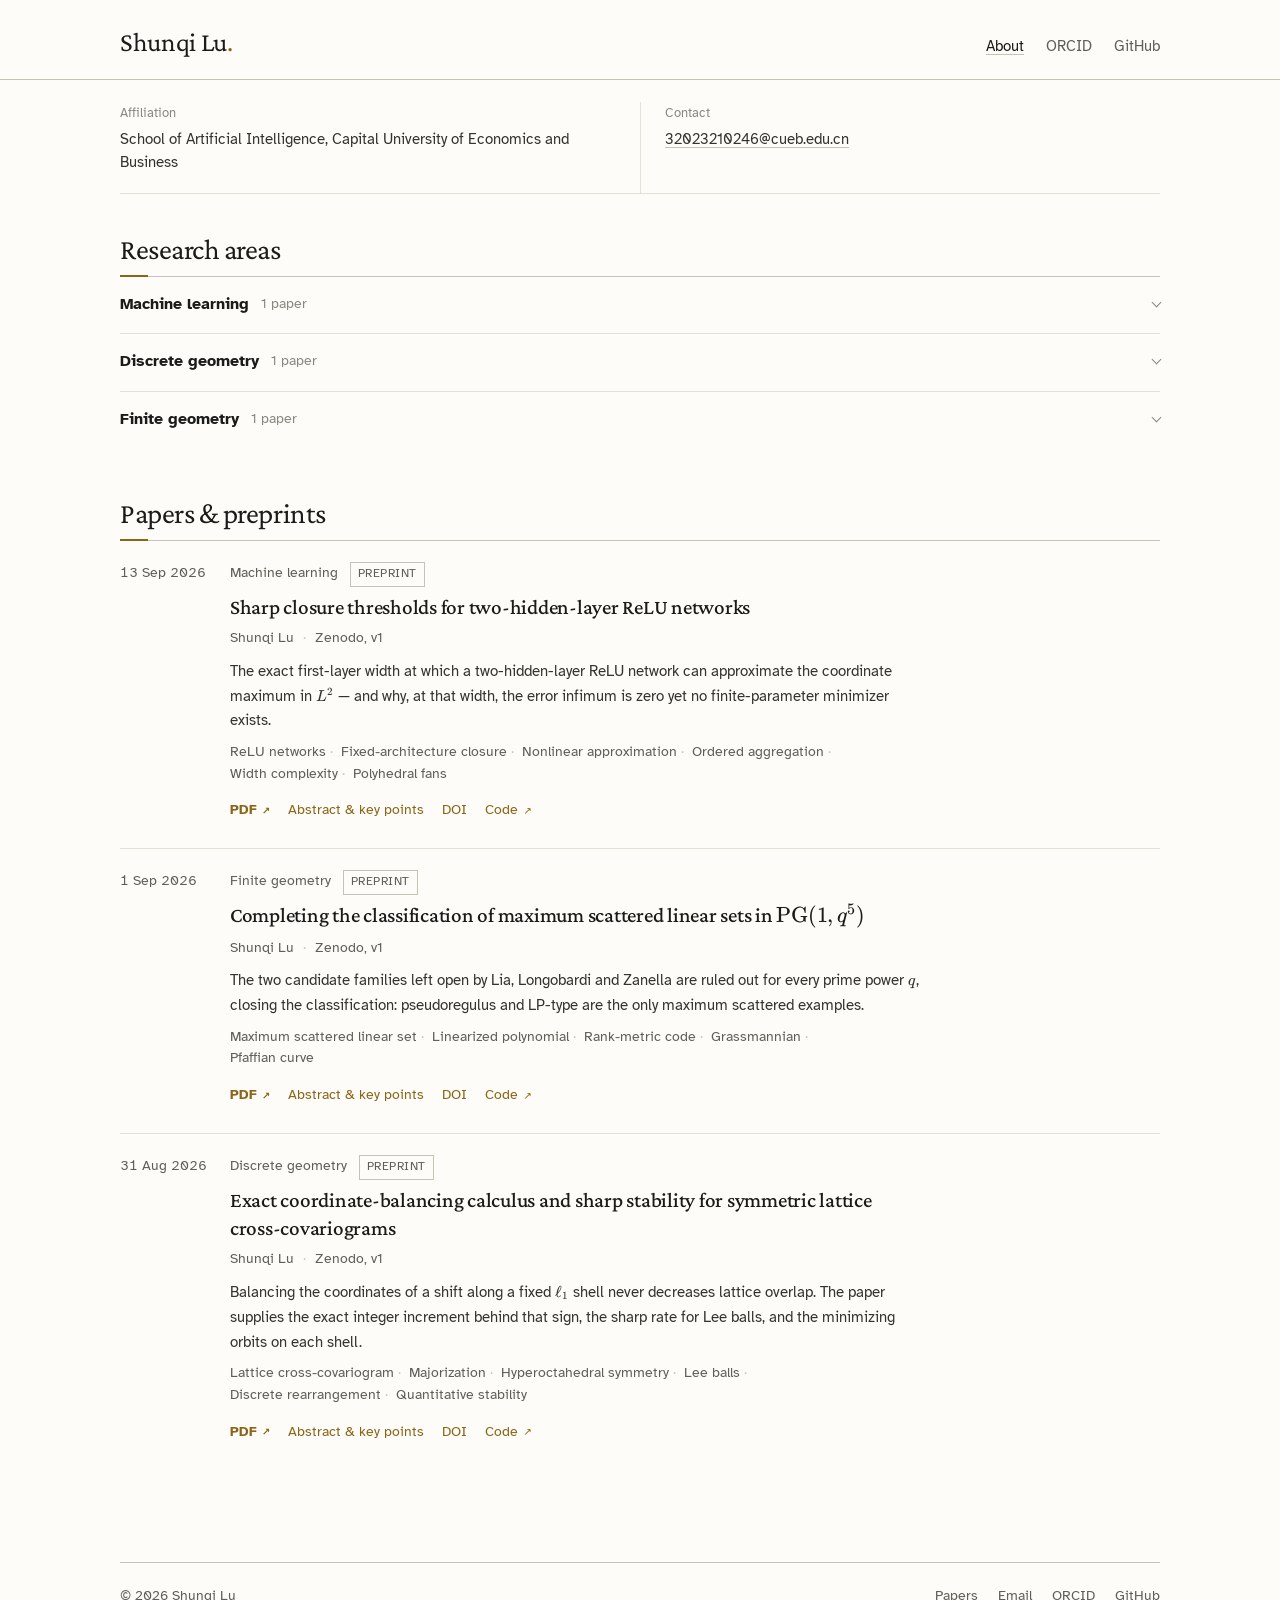
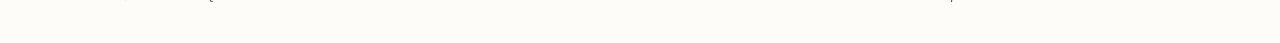
==== commit 607c8a79: "Publish refreshed academic website with local math typesetting" ====
--- a/index.html
+++ b/index.html
@@ -3,45 +3,202 @@
 <head>
   <meta charset="utf-8">
   <meta name="viewport" content="width=device-width, initial-scale=1">
-  <title>Shunqi Lu | Geometry, Cryptography &amp; Machine Learning</title>
-  <meta name="description" content="Academic homepage of Shunqi Lu at Capital University of Economics and Business. Papers on geometry, cryptography, and neural network approximation.">
+  <title>Shunqi Lu | Machine Learning, Discrete &amp; Finite Geometry</title>
+  <meta name="description" content="Academic homepage of Shunqi Lu at Capital University of Economics and Business. Papers on neural network approximation, discrete geometry, and finite geometry.">
   <meta name="author" content="Shunqi Lu">
+  <meta property="og:site_name" content="Shunqi Lu">
   <meta name="robots" content="index, follow">
-  <meta name="theme-color" content="#ffffff">
+  <meta name="theme-color" content="#fdfcf9" media="(prefers-color-scheme: light)">
+  <meta name="theme-color" content="#161614" media="(prefers-color-scheme: dark)">
   <link rel="canonical" href="https://shunqilu.github.io/">
   <link rel="preload" href="/assets/fonts/crimson-pro-roman.woff2" as="font" type="font/woff2" crossorigin>
   <link rel="preload" href="/assets/fonts/atkinson-hyperlegible-regular.woff2" as="font" type="font/woff2" crossorigin>
-  <link rel="stylesheet" href="/assets/style.css?v=20260913-minimal">
-  <link rel="icon" href="/assets/favicon.svg?v=20260913-minimal" type="image/svg+xml">
-  <script type="application/ld+json">{"@context": "https://schema.org", "@type": "Person", "name": "Shunqi Lu", "url": "https://shunqilu.github.io/", "email": "mailto:32023210246@cueb.edu.cn", "affiliation": {"@type": "Organization", "name": "School of Artificial Intelligence, Capital University of Economics and Business"}, "sameAs": ["https://orcid.org/0009-0005-8251-2070", "https://github.com/ShunqiLu"], "knowsAbout": ["Geometry", "Cryptography", "Data mining", "Machine learning"]}</script>
+  <link rel="stylesheet" href="/assets/katex/katex.min.css?v=20260914-sfogliato">
+  <link rel="stylesheet" href="/assets/style.css?v=20260914-sfogliato">
+  <link rel="icon" href="/assets/favicon.svg?v=20260914-sfogliato" type="image/svg+xml">
+  <!-- KaTeX is vendored, so formulae do not depend on a third-party host. Both
+       files must load before site.js, which calls the auto-render extension. -->
+  <script src="/assets/katex/katex.min.js?v=20260914-sfogliato" defer></script>
+  <script src="/assets/katex/auto-render.min.js?v=20260914-sfogliato" defer></script>
+  <script src="/assets/site.js?v=20260914-sfogliato" defer></script>
+  <script type="application/ld+json">{"@context": "https://schema.org", "@type": "Person", "name": "Shunqi Lu", "url": "https://shunqilu.github.io/", "email": "mailto:32023210246@cueb.edu.cn", "affiliation": {"@type": "Organization", "name": "School of Artificial Intelligence, Capital University of Economics and Business"}, "sameAs": ["https://orcid.org/0009-0005-8251-2070", "https://github.com/ShunqiLu"], "knowsAbout": ["Machine learning", "Discrete geometry", "Finite geometry"]}</script>
+  <script type="application/ld+json">{"@context": "https://schema.org", "@type": "WebSite", "name": "Shunqi Lu", "alternateName": "ShunqiLu", "url": "https://shunqilu.github.io/"}</script>
   <meta name="google-site-verification" content="ZRZrirURe-KQA08N1yXr4s3YXLZvuO_gu1a-0cFbOYM">
 </head>
-<body class="home">
-  <a class="skip-link" href="#main">Skip to content</a>
-  <div class="wrapper">
-    <header class="profile">
-      <div class="profile-identity">
-        <h1 class="profile-name"><a href="/">Shunqi Lu<span class="name-period" aria-hidden="true">.</span></a></h1>
-        <p class="affiliation">School of Artificial Intelligence<br><span>Capital University of Economics and Business</span></p>
-      </div>
-      <nav class="main-nav" aria-label="Main navigation"><a class="nav-link" href="/" aria-current="page">About</a><a class="nav-link" href="/publications/">Publications</a></nav>
-      <div class="profile-contact">
-        <a class="email-link" href="mailto:32023210246@cueb.edu.cn">32023210246@cueb.edu.cn</a>
-        <div class="external-links"><a href="https://github.com/ShunqiLu" rel="me">GitHub <span aria-hidden="true">↗</span></a><a href="https://orcid.org/0009-0005-8251-2070" rel="me">ORCID <span aria-hidden="true">↗</span></a></div>
-      </div>
-    </header>
-    <div class="content-column">
-      <main id="main">
-    <section class="about" aria-labelledby="about-heading">
-      <h2 id="about-heading" class="eyebrow">About</h2>
-      <p class="intro">My research interests span geometry, cryptography, data mining, and machine learning.</p>
-      <p class="research-description">My recent papers study discrete geometric inequalities, finite geometry, and the approximation properties of neural networks.</p>
+<body>
+  <a class="skip-link" href="#papers">Skip to the publication list</a>
+
+  <header class="masthead">
+    <div class="shell masthead-inner">
+      <h1 class="mast-name"><a href="/">Shunqi Lu<span class="dot" aria-hidden="true">.</span></a></h1>
+      <nav class="mast-nav" aria-label="Main navigation">
+        <a href="/" aria-current="page">About</a>
+        <a href="https://orcid.org/0009-0005-8251-2070" rel="me">ORCID</a>
+        <a href="https://github.com/ShunqiLu" rel="me">GitHub</a>
+      </nav>
+    </div>
+  </header>
+
+  <div class="shell">
+    <dl class="dateline">
+      <div>
+        <dt>Affiliation</dt>
+        <dd>School of Artificial Intelligence, Capital University of Economics and Business</dd>
+      </div>
+      <div>
+        <dt>Contact</dt>
+        <dd><a href="mailto:32023210246@cueb.edu.cn">32023210246@cueb.edu.cn</a></dd>
+      </div>
+    </dl>
+  </div>
+
+  <main id="main">
+    <!-- Research areas. Add or remove one .area block per area; each lists the papers
+         filed under it, linked to their entry below. Any number of areas or papers.
+         Non-ASCII text is written as character entities on purpose: it keeps these
+         files pure ASCII and therefore immune to editor encoding accidents. -->
+    <section class="shell section" aria-labelledby="research-heading">
+      <div class="section-head">
+        <h2 class="section-title" id="research-heading">Research areas</h2>
+      </div>
+      <dl class="areas">
+        <div class="area">
+          <dt class="area-head">
+            <span class="area-name">Machine learning</span>
+            <span class="area-count" data-area-count></span>
+            <span class="area-cue" aria-hidden="true"></span>
+          </dt>
+          <dd class="area-drop">
+            <ul class="area-papers">
+              <li><a href="#p-sharp-closure">Sharp closure thresholds for two-hidden-layer ReLU networks</a></li>
+            </ul>
+          </dd>
+        </div>
+        <div class="area">
+          <dt class="area-head">
+            <span class="area-name">Discrete geometry</span>
+            <span class="area-count" data-area-count></span>
+            <span class="area-cue" aria-hidden="true"></span>
+          </dt>
+          <dd class="area-drop">
+            <ul class="area-papers">
+              <li><a href="#p-covariogram">Exact coordinate-balancing calculus and sharp stability for symmetric lattice cross-covariograms</a></li>
+            </ul>
+          </dd>
+        </div>
+        <div class="area">
+          <dt class="area-head">
+            <span class="area-name">Finite geometry</span>
+            <span class="area-count" data-area-count></span>
+            <span class="area-cue" aria-hidden="true"></span>
+          </dt>
+          <dd class="area-drop">
+            <ul class="area-papers">
+              <li><a href="#p-scattered-linear-sets">Completing the classification of maximum scattered linear sets in \(\mathrm{PG}(1, q^5)\)</a></li>
+            </ul>
+          </dd>
+        </div>
+      </dl>
     </section>
-    <section aria-labelledby="papers-heading"><div class="section-heading"><h2 id="papers-heading">Papers &amp; preprints</h2><a href="/publications/">View all <span aria-hidden="true">↗</span></a></div><div class="paper-list"><article class="paper-entry"><p class="paper-field">Approximation theory · Neural networks</p><h3 class="paper-title"><a href="/publications/sharp-closure-thresholds.html">Sharp closure thresholds for two-hidden-layer ReLU networks</a></h3><p class="paper-byline">Shunqi Lu <span aria-hidden="true">·</span> <time datetime="2026-09-13">2026</time> <span aria-hidden="true">·</span> Preprint</p><p class="paper-summary">Sharp width thresholds for approximation by two-hidden-layer ReLU networks.</p><div class="paper-links"><a class="pdf-link" href="/publications/sharp_closure_thresholds_two_hidden_layer_relu_networks_v1.pdf" type="application/pdf">PDF <span aria-hidden="true">↗</span></a><a href="/publications/sharp-closure-thresholds.html">Abstract</a><a href="https://doi.org/10.5281/zenodo.22728502">DOI</a><a href="https://github.com/ShunqiLu/fan-localization-triple-junctions">Code <span aria-hidden="true">↗</span></a></div></article>
-<article class="paper-entry"><p class="paper-field">Finite geometry · Rank-metric codes</p><h3 class="paper-title"><a href="/publications/maximum-scattered-linear-sets-pg1q5.html">Completing the classification of maximum scattered linear sets in PG(1, q<sup>5</sup>)</a></h3><p class="paper-byline">Shunqi Lu <span aria-hidden="true">·</span> <time datetime="2026-09-01">2026</time> <span aria-hidden="true">·</span> Preprint</p><p class="paper-summary">The classification of maximum scattered linear sets in PG(1,q⁵).</p><div class="paper-links"><a class="pdf-link" href="/publications/classification_maximum_scattered_linear_sets_PG1q5.pdf" type="application/pdf">PDF <span aria-hidden="true">↗</span></a><a href="/publications/maximum-scattered-linear-sets-pg1q5.html">Abstract</a><a href="https://doi.org/10.5281/zenodo.22232593">DOI</a><a href="https://github.com/ShunqiLu/maximum-scattered-linear-sets-pg1q5">Code <span aria-hidden="true">↗</span></a></div></article>
-<article class="paper-entry"><p class="paper-field">Discrete geometry · Quantitative stability</p><h3 class="paper-title"><a href="/publications/covariogram-balancing.html">Exact Coordinate-Balancing Calculus and Sharp Stability for Symmetric Lattice Cross-Covariograms</a></h3><p class="paper-byline">Shunqi Lu <span aria-hidden="true">·</span> <time datetime="2026-08-31">2026</time> <span aria-hidden="true">·</span> Preprint</p><p class="paper-summary">Coordinate balancing, equality certificates, and sharp stability for symmetric lattice cross-covariograms.</p><div class="paper-links"><a class="pdf-link" href="/publications/covariogram-balancing.pdf" type="application/pdf">PDF <span aria-hidden="true">↗</span></a><a href="/publications/covariogram-balancing.html">Abstract</a><a href="https://doi.org/10.5281/zenodo.22178367">DOI</a><a href="https://github.com/ShunqiLu/covariogram-balancing">Code <span aria-hidden="true">↗</span></a></div></article></div></section></main>
-      <footer class="site-footer"><p>© 2026 Shunqi Lu. All rights reserved.</p><a href="/publications/">Publications</a></footer>
-    </div>
+
+    <!-- Publication list, newest first. To add a paper, copy one <article class="paper-card">
+         block and give it an id, then reference that id from its research areas above. -->
+    <section class="shell section" id="papers" aria-labelledby="papers-heading">
+      <div class="section-head">
+        <h2 class="section-title" id="papers-heading">Papers &amp; preprints</h2>
+      </div>
+      <div class="paper-grid">
+        <article class="paper-card" id="p-sharp-closure">
+          <p class="paper-date"><time datetime="2026-09-13">13 Sep 2026</time></p>
+          <div>
+            <div class="paper-tagline">
+              <p class="paper-field">Machine learning</p>
+              <p class="badge">Preprint</p>
+            </div>
+            <h2 class="paper-title"><a href="/publications/sharp-closure-thresholds.html">Sharp closure thresholds for two-hidden-layer ReLU networks</a></h2>
+            <p class="paper-byline">Shunqi Lu <span class="sep" aria-hidden="true">&middot;</span> Zenodo, v1</p>
+            <p class="paper-summary">The exact first-layer width at which a two-hidden-layer ReLU network can approximate the coordinate maximum in \(L^2\) &mdash; and why, at that width, the error infimum is zero yet no finite-parameter minimizer exists.</p>
+            <ul class="tag-list">
+              <li>ReLU networks</li>
+              <li>Fixed-architecture closure</li>
+              <li>Nonlinear approximation</li>
+              <li>Ordered aggregation</li>
+              <li>Width complexity</li>
+              <li>Polyhedral fans</li>
+            </ul>
+            <div class="paper-links">
+              <a class="link-pdf" href="/publications/sharp_closure_thresholds_two_hidden_layer_relu_networks_v1.pdf" type="application/pdf">PDF <span class="arrow" aria-hidden="true">&#8599;</span></a>
+              <a href="/publications/sharp-closure-thresholds.html">Abstract &amp; key points</a>
+              <a href="https://doi.org/10.5281/zenodo.22728502">DOI</a>
+              <a href="https://github.com/ShunqiLu/fan-localization-triple-junctions">Code <span class="arrow" aria-hidden="true">&#8599;</span></a>
+            </div>
+          </div>
+        </article>
+        <article class="paper-card" id="p-scattered-linear-sets">
+          <p class="paper-date"><time datetime="2026-09-01">1 Sep 2026</time></p>
+          <div>
+            <div class="paper-tagline">
+              <p class="paper-field">Finite geometry</p>
+              <p class="badge">Preprint</p>
+            </div>
+            <h2 class="paper-title"><a href="/publications/maximum-scattered-linear-sets-pg1q5.html">Completing the classification of maximum scattered linear sets in \(\mathrm{PG}(1, q^5)\)</a></h2>
+            <p class="paper-byline">Shunqi Lu <span class="sep" aria-hidden="true">&middot;</span> Zenodo, v1</p>
+            <p class="paper-summary">The two candidate families left open by Lia, Longobardi and Zanella are ruled out for every prime power \(q\), closing the classification: pseudoregulus and LP-type are the only maximum scattered examples.</p>
+            <ul class="tag-list">
+              <li>Maximum scattered linear set</li>
+              <li>Linearized polynomial</li>
+              <li>Rank-metric code</li>
+              <li>Grassmannian</li>
+              <li>Pfaffian curve</li>
+            </ul>
+            <div class="paper-links">
+              <a class="link-pdf" href="/publications/classification_maximum_scattered_linear_sets_PG1q5.pdf" type="application/pdf">PDF <span class="arrow" aria-hidden="true">&#8599;</span></a>
+              <a href="/publications/maximum-scattered-linear-sets-pg1q5.html">Abstract &amp; key points</a>
+              <a href="https://doi.org/10.5281/zenodo.22232593">DOI</a>
+              <a href="https://github.com/ShunqiLu/maximum-scattered-linear-sets-pg1q5">Code <span class="arrow" aria-hidden="true">&#8599;</span></a>
+            </div>
+          </div>
+        </article>
+        <article class="paper-card" id="p-covariogram">
+          <p class="paper-date"><time datetime="2026-08-31">31 Aug 2026</time></p>
+          <div>
+            <div class="paper-tagline">
+              <p class="paper-field">Discrete geometry</p>
+              <p class="badge">Preprint</p>
+            </div>
+            <h2 class="paper-title"><a href="/publications/covariogram-balancing.html">Exact coordinate-balancing calculus and sharp stability for symmetric lattice cross-covariograms</a></h2>
+            <p class="paper-byline">Shunqi Lu <span class="sep" aria-hidden="true">&middot;</span> Zenodo, v1</p>
+            <p class="paper-summary">Balancing the coordinates of a shift along a fixed \(\ell_1\) shell never decreases lattice overlap. The paper supplies the exact integer increment behind that sign, the sharp rate for Lee balls, and the minimizing orbits on each shell.</p>
+            <ul class="tag-list">
+              <li>Lattice cross-covariogram</li>
+              <li>Majorization</li>
+              <li>Hyperoctahedral symmetry</li>
+              <li>Lee balls</li>
+              <li>Discrete rearrangement</li>
+              <li>Quantitative stability</li>
+            </ul>
+            <div class="paper-links">
+              <a class="link-pdf" href="/publications/covariogram-balancing.pdf" type="application/pdf">PDF <span class="arrow" aria-hidden="true">&#8599;</span></a>
+              <a href="/publications/covariogram-balancing.html">Abstract &amp; key points</a>
+              <a href="https://doi.org/10.5281/zenodo.22178367">DOI</a>
+              <a href="https://github.com/ShunqiLu/covariogram-balancing">Code <span class="arrow" aria-hidden="true">&#8599;</span></a>
+            </div>
+          </div>
+        </article>
+      </div>
+    </section>
+  </main>
+
+  <div class="shell">
+    <footer class="site-footer">
+      <p>&copy; 2026 Shunqi Lu</p>
+      <div class="footer-links">
+        <a href="#papers">Papers</a>
+        <a href="mailto:32023210246@cueb.edu.cn">Email</a>
+        <a href="https://orcid.org/0009-0005-8251-2070" rel="me">ORCID</a>
+        <a href="https://github.com/ShunqiLu" rel="me">GitHub</a>
+      </div>
+    </footer>
   </div>
 </body>
 </html>
--- a/assets/style.css
+++ b/assets/style.css
@@ -1,145 +1,376 @@
-/* Profile/sidebar and reading-column layout adapted from Minimal Light (CC0).
-   https://github.com/yaoyao-liu/minimal-light — see THIRD_PARTY_NOTICES.md. */
+/* Reading-column and publication-entry conventions adapted from Minimal Light (CC0).
+   https://github.com/yaoyao-liu/minimal-light — see THIRD_PARTY_NOTICES.md.
+
+   Structure notes for future edits:
+   - Publication entries are keyed by date, not by a running number, so adding or
+     reordering .paper-card blocks never requires renumbering.
+   - No rule here assumes a fixed number of papers, years, or research areas:
+     .paper-grid, .year-block, and .areas all accept any number of children.
+   - Restrained on purpose: no textures, tints, entrance animations, or decorative
+     illustrations. Hierarchy comes from type size, spacing, and hairline rules.
+     The single accent is used for links, section markers, and the two motion cues
+     (the rule beside a hovered paper, and the flash that marks a jump target). */
+
 @font-face { font-family: 'Crimson Pro'; src: url('fonts/crimson-pro-roman.woff2') format('woff2'); font-style: normal; font-weight: 200 900; font-display: swap; }
 @font-face { font-family: 'Atkinson Hyperlegible'; src: url('fonts/atkinson-hyperlegible-regular.woff2') format('woff2'); font-style: normal; font-weight: 400; font-display: swap; }
 @font-face { font-family: 'Atkinson Hyperlegible'; src: url('fonts/atkinson-hyperlegible-bold.woff2') format('woff2'); font-style: normal; font-weight: 700; font-display: swap; }
-:root { color-scheme: light; --paper: #fff; --ink: #191919; --muted: #626262; --rule: #dedede; --surface: #f6f6f6; --serif: 'Crimson Pro', Georgia, serif; --sans: 'Atkinson Hyperlegible', sans-serif; }
+/* Ornamented capitals for the initial that opens an abstract. Only A-Z is ever
+   asked of this face, and only once per page, so the file is subset to those 26
+   glyphs, loaded last, and allowed to swap in late. unicode-range keeps it from
+   being fetched at all on a page that has no abstract. */
+@font-face { font-family: 'Capo Sfogliato'; src: url('fonts/capo-sfogliato.woff2') format('woff2'); font-style: normal; font-weight: 400; font-display: swap; unicode-range: U+41-5A; }
+
+:root {
+  color-scheme: light;
+  --canvas: #fdfcf9;
+  --surface: #f7f5ef;
+  --surface-2: #f1eee5;
+  --ink: #1b1b19;
+  --ink-soft: #34332e;
+  --muted: #605e57;
+  --faint: #8a8780;
+  --rule: #e3e0d6;
+  --rule-firm: #c6c2b5;
+  --accent: #8a6516;
+  --accent-deep: #6a4d0f;
+  --accent-line: rgba(138, 101, 22, .4);
+  --accent-wash: rgba(138, 101, 22, .12);
+  --on-accent: #fdfcf9;
+  --serif: 'Crimson Pro', 'Iowan Old Style', Georgia, serif;
+  --sans: 'Atkinson Hyperlegible', system-ui, sans-serif;
+  --mono: ui-monospace, 'Cascadia Mono', 'SF Mono', Menlo, Consolas, monospace;
+  --ease: cubic-bezier(.32, .72, 0, 1);
+}
+@media (prefers-color-scheme: dark) {
+  :root {
+    color-scheme: dark;
+    --canvas: #161614;
+    --surface: #1e1e1b;
+    --surface-2: #242421;
+    --ink: #edece7;
+    --ink-soft: #cfcdc5;
+    --muted: #a5a29a;
+    --faint: #817e76;
+    --rule: #2c2c28;
+    --rule-firm: #42413b;
+    --accent: #d5a951;
+    --accent-deep: #e6bd6b;
+    --accent-line: rgba(213, 169, 81, .42);
+    --accent-wash: rgba(213, 169, 81, .16);
+    --on-accent: #17170f;
+  }
+}
+
 *, *::before, *::after { box-sizing: border-box; }
-html { -webkit-text-size-adjust: 100%; scroll-padding-top: 24px; }
-body { margin: 0; background: var(--paper); color: var(--ink); font: 17px/1.65 var(--sans); -webkit-font-smoothing: antialiased; }
-::selection { color: var(--paper); background: var(--ink); }
-h1, h2, h3, p, blockquote { margin: 0; }
-h1, h2, h3 { font-family: var(--serif); font-weight: 500; text-wrap: pretty; }
-a { color: inherit; text-decoration-thickness: 1px; text-underline-offset: .22em; }
-a:hover { text-decoration-thickness: 2px; }
-a:focus-visible, [tabindex]:focus-visible { outline: 2px solid var(--ink); outline-offset: 5px; }
-img, svg { max-width: 100%; }
-sup { font-size: .65em; line-height: 0; }
-.skip-link { position: absolute; z-index: 10; top: -100px; left: 20px; padding: 10px 18px; background: var(--paper); border: 1px solid var(--ink); }
+html { -webkit-text-size-adjust: 100%; scroll-behavior: smooth; scroll-padding-top: 24px; }
+body {
+  margin: 0;
+  min-height: 100dvh;
+  background: var(--canvas);
+  color: var(--ink);
+  font: 16.5px/1.7 var(--sans);
+  -webkit-font-smoothing: antialiased;
+  text-rendering: optimizeLegibility;
+}
+::selection { color: var(--ink); background: var(--surface-2); }
+h1, h2, h3, h4, p, blockquote, dl, dd, dt, ol, ul, figure { margin: 0; }
+ol, ul { padding: 0; list-style: none; }
+h1, h2, h3, h4 { font-family: var(--serif); font-weight: 400; text-wrap: pretty; }
+a { color: inherit; text-decoration-thickness: 1px; text-underline-offset: .2em; text-decoration-color: var(--rule-firm); transition: color 200ms var(--ease), text-decoration-color 200ms var(--ease); }
+a:hover { color: var(--accent); text-decoration-color: currentColor; }
+a:focus-visible, button:focus-visible, [tabindex]:focus-visible { outline: 2px solid var(--accent); outline-offset: 3px; }
+sup { font-size: .64em; line-height: 0; }
+i { font-family: var(--serif); font-size: 1.07em; }
+
+.shell { width: min(1040px, calc(100% - 60px)); margin-inline: auto; }
+.skip-link { position: absolute; z-index: 60; top: -100px; left: 20px; padding: 11px 20px; background: var(--surface); border: 1px solid var(--ink); text-decoration: none; }
 .skip-link:focus { top: 12px; }
-/* Keep the template's asymmetric academic layout, with a sticky profile. */
-.wrapper { width: min(1032px, calc(100% - 96px)); margin: 0 auto; padding: 80px 0 28px; display: grid; grid-template-columns: 232px minmax(0, 1fr); gap: 100px; align-items: start; }
-.profile { position: sticky; top: 64px; min-width: 0; }
-.profile-name { font: 500 43px/1.1 var(--serif); letter-spacing: -.025em; margin: -5px 0 22px; }
-.profile-name a { display: inline-block; padding-bottom: 5px; text-decoration: none; }
-.name-period { margin-left: 1px; }
-.affiliation { font-size: 15px; line-height: 1.55; }
-.affiliation span { display: inline-block; margin-top: 8px; color: var(--muted); }
-.main-nav { display: flex; flex-direction: column; align-items: flex-start; gap: 2px; margin: 34px 0 26px; padding-left: 18px; border-left: 1px solid var(--rule); }
-.nav-link { display: inline-flex; align-items: center; position: relative; min-height: 44px; color: var(--muted); font-size: 15px; text-decoration: none; }
-.nav-link::before { content: ''; position: absolute; left: -19px; height: 22px; width: 2px; background: var(--ink); opacity: 0; transition: opacity 160ms ease; }
-.nav-link[aria-current='page'] { color: var(--ink); font-weight: 700; }
-.nav-link[aria-current='page']::before, .nav-link:hover::before { opacity: 1; }
-.nav-link:hover { color: var(--ink); }
-.profile-contact { font-size: 14px; }
-.email-link { display: inline-flex; align-items: center; min-height: 44px; text-decoration-color: var(--rule); }
-.external-links { display: flex; gap: 24px; }
-.external-links a { display: inline-flex; align-items: center; min-height: 44px; gap: 5px; text-decoration: none; }
-.external-links a:hover { text-decoration: underline; }
-.external-links span { color: var(--muted); font-size: 12px; }
-.content-column { min-width: 0; }
-.eyebrow { font: 400 11px/1.6 var(--sans); letter-spacing: .13em; text-transform: uppercase; color: var(--muted); }
-.about { padding-bottom: 51px; }
-.about .eyebrow { margin-bottom: 14px; }
-.intro { font: 400 31px/1.22 var(--serif); letter-spacing: -.012em; max-width: 670px; text-wrap: pretty; }
-.research-description { margin-top: 19px; max-width: 650px; font-size: 16px; color: var(--muted); line-height: 1.65; }
-.section-heading { display: flex; justify-content: space-between; align-items: baseline; gap: 20px; padding-bottom: 15px; border-bottom: 1px solid var(--ink); }
-.section-heading h2 { font-size: 29px; line-height: 1.25; letter-spacing: -.02em; }
-.section-heading > a { display: inline-flex; align-items: center; min-height: 44px; gap: 10px; margin-bottom: -10px; flex-shrink: 0; color: var(--muted); font-size: 13px; text-decoration: none; }
-.section-heading > a:hover { color: var(--ink); text-decoration: underline; }
-.paper-entry { padding: 27px 0 25px; border-bottom: 1px solid var(--rule); }
-.paper-field { margin-bottom: 8px; color: var(--muted); font-size: 12px; line-height: 1.5; }
-.paper-title { margin-bottom: 9px; font-size: 27px; line-height: 1.15; letter-spacing: -.012em; }
+
+/* ---------- Masthead: static, so nothing ever overlays the page ---------- */
+.masthead { border-bottom: 1px solid var(--rule-firm); }
+.masthead-inner { display: flex; flex-wrap: wrap; align-items: baseline; justify-content: space-between; gap: 6px 28px; padding: 26px 0 18px; }
+.mast-name { margin: 0; font: 400 clamp(23px, 2.2vw, 27px)/1.2 var(--serif); letter-spacing: -.012em; }
+.mast-name a { text-decoration: none; }
+.mast-name .dot { color: var(--accent); }
+.mast-nav { display: flex; flex-wrap: wrap; align-items: baseline; gap: 2px 22px; }
+.mast-nav a { display: inline-flex; align-items: center; min-height: 30px; color: var(--muted); font-size: 14.5px; text-decoration: none; }
+.mast-nav a:hover { color: var(--accent); }
+.mast-nav a[aria-current='page'] { color: var(--ink); text-decoration: underline; text-decoration-color: var(--rule-firm); }
+
+/* ---------- Identity block, read as a small metadata table ---------- */
+.dateline { display: grid; grid-template-columns: repeat(auto-fit, minmax(210px, 1fr)); margin-top: 22px; border-bottom: 1px solid var(--rule); }
+.dateline > div { padding: 0 24px 20px; border-left: 1px solid var(--rule); }
+.dateline > div:first-child { padding-left: 0; border-left: 0; }
+.dateline dt { color: var(--faint); font-size: 13px; }
+.dateline dd { margin-top: 4px; color: var(--ink-soft); font-size: 14.5px; line-height: 1.55; overflow-wrap: anywhere; }
+.dateline .sep { padding: 0 5px; color: var(--rule-firm); }
+
+/* ---------- Shared bits ---------- */
+.eyebrow { color: var(--muted); font-size: 14px; line-height: 1.55; }
+.badge {
+  display: inline-block; padding: 1px 7px 2px; border: 1px solid var(--rule-firm);
+  color: var(--muted); font-size: 11.5px; letter-spacing: .04em; text-transform: uppercase; white-space: nowrap;
+}
+
+.btn {
+  display: inline-flex; align-items: center; gap: 8px; min-height: 40px; padding: 0 17px;
+  border: 1px solid var(--rule-firm); background: transparent; color: var(--ink);
+  font: 400 14.5px/1 var(--sans); text-decoration: none; cursor: pointer;
+  transition: background 200ms var(--ease), color 200ms var(--ease), border-color 200ms var(--ease);
+}
+.btn:hover { border-color: var(--ink); color: var(--ink); }
+.btn-primary { border-color: var(--accent); background: var(--accent); color: var(--on-accent); }
+.btn-primary:hover { background: var(--accent-deep); border-color: var(--accent-deep); color: var(--on-accent); }
+.btn .arrow { font-size: 11px; }
+
+/* ---------- Sections ---------- */
+.section { padding: clamp(26px, 3vw, 38px) 0 clamp(30px, 3.8vw, 50px); }
+.section + .section { padding-top: 0; }
+/* The accent segment under a heading rule is the one shared ornament: the same
+   mark appears on the homepage sections and on the article blocks. */
+.section-head, .block-head { position: relative; }
+.section-head::after, .block-head::after {
+  content: ''; position: absolute; left: 0; bottom: -1px; width: 28px; height: 2px; background: var(--accent);
+}
+.section-head { display: flex; flex-wrap: wrap; justify-content: space-between; align-items: baseline; gap: 8px 24px; padding-bottom: 9px; border-bottom: 1px solid var(--rule-firm); }
+.section-title { font-size: clamp(23px, 2.3vw, 29px); line-height: 1.2; letter-spacing: -.016em; }
+
+/* ---------- Publication list: keyed by date, one entry per paper ---------- */
+.paper-card {
+  position: relative;
+  display: grid; grid-template-columns: 92px minmax(0, 1fr); gap: 0 18px;
+  padding: 21px 0 23px;
+  border-bottom: 1px solid var(--rule);
+}
+.paper-card:last-child { border-bottom: 0; }
+/* Children are positioned so they paint above the ::before flash wash. */
+.paper-card > * { position: relative; }
+.paper-card::before {
+  content: ''; position: absolute; inset: 5px -14px 7px -14px;
+  background: var(--accent-wash); opacity: 0; pointer-events: none;
+}
+/* The rule that grows beside a hovered entry, and doubles as the jump marker. */
+.paper-card::after {
+  content: ''; position: absolute; left: -14px; top: 21px; bottom: 23px; width: 2px;
+  background: var(--accent); transform: scaleY(0); transform-origin: top;
+  transition: transform 300ms var(--ease);
+}
+.paper-card:hover::after { transform: scaleY(1); }
+/* Two seconds, faded in and out, after arriving from a research-area link. */
+.paper-card.is-flash::before { animation: flash-wash 2s var(--ease); }
+.paper-card.is-flash::after { animation: flash-rule 2s var(--ease); }
+@keyframes flash-wash { 0%, 100% { opacity: 0; } 22%, 62% { opacity: 1; } }
+@keyframes flash-rule { 0%, 100% { transform: scaleY(0); } 22%, 62% { transform: scaleY(1); } }
+
+.paper-date { color: var(--muted); font-size: 14px; line-height: 1.55; font-variant-numeric: tabular-nums; white-space: nowrap; }
+.paper-tagline { display: flex; flex-wrap: wrap; align-items: baseline; gap: 5px 12px; margin-bottom: 6px; }
+.paper-field { color: var(--muted); font-size: 13.5px; }
+.paper-title { max-width: 34em; font-size: clamp(18px, 1.7vw, 21px); line-height: 1.35; letter-spacing: -.012em; font-weight: 500; text-wrap: pretty; }
 .paper-title a { text-decoration: none; }
-.paper-title a:hover { text-decoration: underline; text-decoration-thickness: 1px; }
-.paper-byline { font-size: 14px; color: var(--muted); }
-.paper-byline span { padding: 0 5px; }
-.paper-summary { margin-top: 9px; color: var(--muted); font-size: 15px; line-height: 1.6; }
-.paper-links { display: flex; flex-wrap: wrap; align-items: center; gap: 5px 18px; margin-top: 10px; }
-.paper-links a { display: inline-flex; min-width: 44px; min-height: 44px; gap: 9px; align-items: center; justify-content: center; font-size: 13px; text-decoration: none; }
+.paper-title a:hover { color: var(--accent); text-decoration: underline; text-decoration-color: var(--accent-line); }
+.paper-byline { margin-top: 5px; color: var(--muted); font-size: 14px; }
+.paper-byline .sep { padding: 0 5px; color: var(--rule-firm); }
+.paper-summary { margin-top: 9px; max-width: 46em; color: var(--ink-soft); font-size: 15px; line-height: 1.65; }
+
+/* Keywords read as one inline run, the way a paper lists them. */
+.tag-list { display: block; max-width: 46em; margin-top: 8px; color: var(--muted); font-size: 13.5px; line-height: 1.6; }
+/* inline-block + nowrap keeps a term from splitting across lines; the source
+   whitespace between items still provides the wrap opportunities. */
+.tag-list li { display: inline-block; white-space: nowrap; }
+.tag-list li:not(:last-child) { margin-right: .3em; }
+.tag-list li:not(:last-child)::after { content: ' ·'; color: var(--rule-firm); }
+.tag-list.is-roomy { margin-top: 0; font-size: 15px; }
+
+.paper-links { display: flex; flex-wrap: wrap; align-items: baseline; gap: 2px 18px; margin-top: 11px; }
+.paper-links a { display: inline-flex; align-items: center; gap: 5px; min-height: 30px; color: var(--accent); font-size: 14px; text-decoration: none; }
 .paper-links a:hover { text-decoration: underline; }
-.paper-links .pdf-link { position: relative; padding-inline: 13px; isolation: isolate; }
-.pdf-link::before { content: ''; position: absolute; z-index: -1; inset: 6px 0; border: 1px solid var(--ink); transition: background 160ms ease; }
-.paper-links .pdf-link:hover { color: var(--paper); text-decoration: none; }
-.pdf-link:hover::before { background: var(--ink); }
-.page-heading { padding-bottom: 38px; }
-.page-heading .eyebrow { margin-bottom: 9px; }
-.page-heading h1 { margin-bottom: 13px; font-size: 48px; letter-spacing: -.025em; line-height: 1.12; }
-.lead { font-size: 16px; color: var(--muted); }
-.year-heading { display: flex; align-items: baseline; justify-content: space-between; border-bottom: 1px solid var(--ink); padding-bottom: 14px; font: 500 27px/1.2 var(--serif); }
-.year-heading span { font: 400 13px/1.5 var(--sans); color: var(--muted); }
-.back-link { display: inline-flex; align-items: center; min-height: 44px; margin: -11px 0 25px; color: var(--muted); font-size: 13px; text-decoration: none; }
-.back-link:hover { text-decoration: underline; }
-.article-header { border-bottom: 1px solid var(--rule); padding-bottom: 27px; margin-bottom: 30px; }
-.article-header .eyebrow { font-size: 10px; letter-spacing: .07em; margin-bottom: 14px; }
-.article-title { font-size: 42px; line-height: 1.12; letter-spacing: -.025em; margin-bottom: 23px; }
-.authors { font-size: 17px; }
-.authors a { text-decoration: none; }
-.authors a:hover { text-decoration: underline; }
-.paper-meta { margin-top: 8px; color: var(--muted); font-size: 13px; line-height: 1.9; }
-.paper-meta a { white-space: normal; overflow-wrap: anywhere; }
-.abstract h2, .citation h2 { font-size: 27px; line-height: 1.25; margin-bottom: 17px; }
-.abstract { font-size: 17px; line-height: 1.75; }
-.abstract p + p { margin-top: 18px; }
-.abstract math { font-size: 1.03em; }
-.resource-links { display: flex; flex-wrap: wrap; align-items: center; gap: 12px 21px; margin-top: 28px; }
-.resource-links a { display: inline-flex; align-items: center; min-height: 44px; font-size: 13px; }
-.button-link { padding: 10px 16px; background: var(--ink); color: var(--paper); text-decoration: none; transition: opacity 160ms ease; }
-.button-link:hover { opacity: .8; }
-.supplement { margin-top: 20px; font-size: 14px; color: var(--muted); }
-.citation { margin-top: 38px; }
-.citation blockquote { padding: 20px 23px; border-left: 2px solid var(--ink); background: var(--surface); font-size: 15px; line-height: 1.7; overflow-wrap: anywhere; }
-.site-footer { display: flex; flex-wrap: wrap; justify-content: space-between; align-items: center; gap: 2px 16px; margin-top: 49px; color: var(--muted); font-size: 12px; }
-.site-footer a { display: inline-flex; align-items: center; min-height: 44px; text-decoration: none; }
-.site-footer a:hover { text-decoration: underline; }
-@media (max-width: 1100px) {
-  .wrapper { gap: 64px; grid-template-columns: 210px minmax(0, 1fr); }
-}
-@media (max-width: 860px) {
-  .wrapper { display: block; width: min(700px, calc(100% - 64px)); padding-top: 43px; }
-  .profile { position: static; padding-bottom: 28px; margin-bottom: 35px; border-bottom: 1px solid var(--rule); display: grid; grid-template-columns: minmax(0, 1fr) auto; column-gap: 28px; }
-  .profile-name { margin-bottom: 15px; font-size: 40px; }
-  .affiliation { max-width: 300px; }
-  .affiliation span { margin-top: 4px; }
-  .main-nav { flex-direction: row; grid-row: 2; grid-column: 1 / -1; gap: 27px; border: 0; padding: 0; margin: 18px 0 -8px; }
-  .nav-link::before { left: 0; bottom: 3px; width: 100%; height: 1px; }
-  .profile-contact { padding-top: 2px; }
-  .about { padding-bottom: 37px; }
-  .intro { font-size: 29px; }
-  .article-title { font-size: 39px; }
-}
-@media (max-width: 560px) {
-  .wrapper { width: calc(100% - 40px); padding-top: 31px; }
-  .profile { display: flex; flex-direction: column; gap: 0; padding-bottom: 19px; margin-bottom: 29px; }
-  .profile-name { font-size: 39px; margin-bottom: 13px; }
-  .affiliation { font-size: 15px; max-width: 310px; }
-  .profile-contact { display: flex; flex-wrap: wrap; gap: 0 20px; order: 1; margin-top: 9px; }
-  .external-links { gap: 16px; }
-  .main-nav { order: 2; margin: 9px 0 0; }
-  .intro { font-size: 27px; line-height: 1.25; }
-  .research-description { margin-top: 15px; }
-  .section-heading { gap: 12px; padding-bottom: 13px; }
-  .section-heading h2 { font-size: 26px; }
-  .section-heading > a { font-size: 12px; gap: 6px; }
-  .paper-entry { padding-block: 24px 22px; }
-  .paper-title { font-size: 25px; line-height: 1.17; }
-  .paper-summary { font-size: 16px; }
-  .paper-links { gap: 5px 15px; }
-  .page-heading h1 { font-size: 43px; }
-  .article-title { font-size: 34px; line-height: 1.13; }
-  .article-header .eyebrow { font-size: 10px; letter-spacing: .04em; }
-  .abstract { font-size: 17px; line-height: 1.7; }
-  .resource-links { gap: 8px 17px; }
-  .citation blockquote { padding: 16px 18px; }
-  .site-footer { margin-top: 31px; }
-}
+.paper-links a .arrow { font-size: 10px; }
+.paper-links .link-pdf { font-weight: 700; }
+
+/* ---------- Research areas ----------
+   Each area is a row that opens on hover to list the papers filed under it.
+   Any number of areas and of papers per area; the count is filled in by script.
+   Where hover does not exist the lists are simply always open, so nothing is
+   unreachable, and keyboard users open a row by tabbing into its links. */
+.area { border-bottom: 1px solid var(--rule); }
+.areas > .area:last-child { border-bottom: 0; }
+.area-head { display: flex; align-items: center; gap: 0 12px; padding: 14px 0 15px; }
+.area-name { font-size: 16px; font-weight: 700; }
+.area-count { color: var(--faint); font-size: 13.5px; }
+.area-cue {
+  flex: none; width: 7px; height: 7px; margin-left: auto;
+  border-right: 1.5px solid var(--faint); border-bottom: 1.5px solid var(--faint);
+  transform: translateY(-2px) rotate(45deg);
+  transition: transform 320ms var(--ease), border-color 200ms var(--ease);
+}
+.area-papers li { padding: 3px 0; font-size: 15px; line-height: 1.6; }
+.area-papers li:last-child { padding-bottom: 17px; }
+.area-papers a { color: var(--ink-soft); text-decoration-color: var(--rule); }
+.area-papers a:hover { color: var(--accent); }
+
+@media (hover: hover) {
+  .area-drop { display: grid; grid-template-rows: 0fr; transition: grid-template-rows 340ms var(--ease); }
+  .area-papers { overflow: hidden; opacity: 0; transition: opacity 240ms var(--ease); }
+  .area:hover .area-drop, .area:focus-within .area-drop { grid-template-rows: 1fr; }
+  .area:hover .area-papers, .area:focus-within .area-papers { opacity: 1; }
+  .area:hover .area-cue, .area:focus-within .area-cue { border-color: var(--accent); transform: translateY(1px) rotate(225deg); }
+  .area:hover .area-name, .area:focus-within .area-name { color: var(--accent); }
+}
+
+/* ---------- Standalone pages (404, redirect notice) ---------- */
+.page-hero { padding: clamp(26px, 3vw, 38px) 0 clamp(20px, 2.4vw, 30px); }
+.page-title { margin: 0 0 11px; font-size: clamp(29px, 3.4vw, 40px); line-height: 1.12; letter-spacing: -.024em; }
+.lead { max-width: 44em; color: var(--muted); font-size: 15.5px; line-height: 1.7; }
+.lead a { color: var(--ink); }
+
+/* ---------- Article ---------- */
+.article { width: min(792px, calc(100% - 60px)); margin-inline: auto; padding-bottom: 40px; }
+.back-link { display: inline-flex; align-items: center; gap: 7px; min-height: 34px; margin: clamp(18px, 2.2vw, 28px) 0 20px; color: var(--muted); font-size: 14px; text-decoration: none; }
+.back-link:hover { color: var(--accent); }
+.article-tagline { display: flex; flex-wrap: wrap; align-items: baseline; gap: 7px 14px; margin-bottom: 14px; }
+.article-title { max-width: 27em; font-size: clamp(26px, 3.2vw, 38px); line-height: 1.18; letter-spacing: -.022em; text-wrap: pretty; }
+.authors { margin-top: 14px; color: var(--ink-soft); font-size: 16px; }
+.authors a { text-decoration-color: var(--rule-firm); }
+
+.fact-grid { display: grid; grid-template-columns: repeat(auto-fit, minmax(148px, 1fr)); margin-top: 26px; border-top: 1px solid var(--rule-firm); border-bottom: 1px solid var(--rule-firm); }
+.fact-grid > div { padding: 14px 20px 15px; border-left: 1px solid var(--rule); }
+.fact-grid > div:first-child { padding-left: 0; border-left: 0; }
+.fact-grid dt { color: var(--faint); font-size: 12.5px; }
+.fact-grid dd { margin-top: 4px; color: var(--ink-soft); font-size: 14px; line-height: 1.5; overflow-wrap: anywhere; }
+
+.block { margin-top: clamp(32px, 3.6vw, 46px); }
+.block-head { margin-bottom: 15px; padding-bottom: 8px; border-bottom: 1px solid var(--rule-firm); }
+.block-head h2 { font-size: clamp(19px, 1.9vw, 23px); line-height: 1.25; letter-spacing: -.012em; font-weight: 500; }
+
+.keypoints { counter-reset: kp; }
+.keypoints li {
+  counter-increment: kp;
+  display: grid; grid-template-columns: 26px minmax(0, 1fr); gap: 0 12px;
+  padding: 13px 0 14px; border-bottom: 1px solid var(--rule);
+}
+.keypoints li:last-child { border-bottom: 0; }
+.keypoints li::before { content: counter(kp) '.'; color: var(--accent); font-size: 14.5px; line-height: 1.55; }
+.keypoints strong { display: block; margin-bottom: 3px; color: var(--ink); font: 500 17.5px/1.35 var(--serif); }
+.keypoints p { color: var(--ink-soft); font-size: 15px; line-height: 1.65; }
+/* Which numbered result in the paper each point refers to. */
+.ref { color: var(--faint); font: 400 12.5px/1 var(--sans); letter-spacing: .01em; white-space: nowrap; }
+
+/* Subject classification, printed under the keywords as the papers themselves do. */
+.msc { margin-top: 13px; color: var(--muted); font-size: 13.5px; line-height: 1.6; }
+.msc span { color: var(--faint); }
+
+.abstract { max-width: 40em; font-family: var(--serif); font-size: 18.5px; line-height: 1.68; color: var(--ink-soft); }
+.abstract p + p { margin-top: 17px; }
+.abstract i { font-style: italic; font-size: 1em; }
+
+/* ---------- Opening initial ----------
+   An ornamented capital sunk two lines into the abstract, the way a printed
+   monograph opens a chapter. Capo Sfogliato is a square foliate initial from
+   Petzendorfer's Schriften-Atlas of 1889: the letter is reserved out of a block of
+   leafwork, so the glyph is a filled square rather than a letter shape.
+
+   That squareness rules out initial-letter, which sizes an initial so that its
+   *cap height* spans the requested number of lines. On an ordinary capital that is
+   the right handle, but this glyph's ink is a square filling 0.678em with no cap
+   height to speak of, so asking for two lines yields a block barely one line tall.
+   A float sized by hand is therefore both more accurate and, since nothing here
+   depends on initial-letter support, the same in every browser.
+
+   The arithmetic: two lines of this paragraph are 2 x 1.68em = 3.36em. The ink of
+   a Capo Sfogliato capital is 0.678 of its font size, so a block of 3.30em -- a
+   whisker under two lines, so that rounding can never let it touch the third --
+   needs 3.30 / 0.678 = 4.87em, with a line-height of 3.30 / 4.87 = .678 to make
+   the float box match the ink instead of overhanging it. Any top margin would add
+   to that height and push the third line in, so the offset is left at zero.
+
+   A normal capital can sit tight against the text because its own sidebearings do
+   the work; this glyph's ink is slightly wider than its advance, so it not only
+   lacks a sidebearing but overhangs on the right. The gap is put back by hand. */
+.abstract > p:first-of-type::first-letter {
+  float: left;
+  margin-right: .13em;
+  color: var(--accent);
+  font-family: 'Capo Sfogliato', var(--serif);
+  font-weight: 400;
+  font-size: 4.87em;
+  line-height: .678;
+}
+
+/* ---------- Formulae ----------
+   Everything mathematical is written as LaTeX and set by KaTeX, so a symbol,
+   a subscript, and the numerals beside them all share one face. KaTeX's own
+   1.21em default overpowers Crimson Pro, hence the correction. */
+.katex { font-size: 1.06em; }
+.abstract .katex { font-size: 1.03em; }
+.paper-summary .katex, .keypoints .katex { font-size: 1.08em; }
+/* A formula that cannot fit the column scrolls rather than bleeding out of it. */
+.katex-display { margin: 15px 0; overflow-x: auto; overflow-y: hidden; padding-bottom: 2px; }
+/* A formula and the punctuation right after it, bound so they never split. */
+.math-run { white-space: nowrap; }
+
+.resources { display: flex; flex-wrap: wrap; align-items: center; gap: 9px; margin-top: 26px; }
+.supplement { margin-top: 16px; color: var(--muted); font-size: 14px; }
+.supplement a { color: var(--ink); }
+
+.bib { border: 1px solid var(--rule-firm); background: var(--surface); overflow: hidden; }
+.bib-head { display: flex; align-items: center; justify-content: space-between; gap: 12px; padding: 9px 10px 9px 18px; border-bottom: 1px solid var(--rule); }
+.bib-head p { color: var(--faint); font-size: 12.5px; }
+.copy-btn {
+  min-height: 31px; padding: 0 13px; border: 1px solid var(--rule-firm); background: transparent;
+  color: var(--ink); font: 400 13px/1 var(--sans); cursor: pointer;
+  transition: background 200ms var(--ease), color 200ms var(--ease), border-color 200ms var(--ease);
+}
+.copy-btn:hover { border-color: var(--ink); }
+.copy-btn[data-copied='true'] { border-color: var(--accent); color: var(--accent); }
+.bib pre { margin: 0; padding: 17px 19px; overflow-x: auto; color: var(--ink-soft); font: 400 12.5px/1.85 var(--mono); tab-size: 2; }
+.cite-plain { margin-top: 14px; color: var(--muted); font-size: 14.5px; line-height: 1.65; overflow-wrap: anywhere; }
+
+.paper-nav { display: grid; grid-template-columns: repeat(auto-fit, minmax(230px, 1fr)); gap: 14px 30px; margin-top: clamp(34px, 3.8vw, 50px); padding-top: 16px; border-top: 1px solid var(--rule-firm); }
+.paper-nav a { display: block; text-decoration: none; }
+.paper-nav .dir { display: block; margin-bottom: 4px; color: var(--muted); font-size: 13px; }
+.paper-nav .label { display: block; font: 400 16.5px/1.4 var(--serif); }
+.paper-nav a:hover .label { color: var(--accent); text-decoration: underline; text-decoration-color: var(--accent-line); }
+.paper-nav .is-next { text-align: right; }
+
+/* ---------- Footer ---------- */
+.site-footer { margin-top: clamp(30px, 3.4vw, 44px); padding: 16px 0 30px; border-top: 1px solid var(--rule-firm); display: flex; flex-wrap: wrap; justify-content: space-between; align-items: center; gap: 2px 20px; color: var(--muted); font-size: 14px; }
+.footer-links { display: flex; flex-wrap: wrap; gap: 0 20px; }
+.site-footer a { display: inline-flex; align-items: center; min-height: 34px; text-decoration: none; }
+.site-footer a:hover { color: var(--accent); text-decoration: underline; }
+
+/* ---------- Responsive ---------- */
+@media (max-width: 760px) {
+  .shell, .article { width: calc(100% - 36px); }
+  .masthead-inner { padding: 20px 0 14px; }
+  .dateline > div { padding: 0 0 15px; border-left: 0; }
+  .dateline > div + div { padding-top: 15px; border-top: 1px solid var(--rule); }
+  .paper-card { grid-template-columns: minmax(0, 1fr); gap: 0; }
+  .paper-date { margin-bottom: 7px; }
+  .fact-grid > div { padding: 13px 0 14px; border-left: 0; }
+  .fact-grid > div + div { border-top: 1px solid var(--rule); }
+  .keypoints li { grid-template-columns: minmax(0, 1fr); gap: 4px; }
+  .abstract { font-size: 17.5px; }
+  .paper-nav .is-next { text-align: left; }
+  .resources .btn { flex: 1 1 auto; justify-content: center; }
+}
+@media (max-width: 460px) {
+  .bib pre { font-size: 11.5px; padding: 15px; }
+}
+
 @media (prefers-reduced-motion: reduce) {
-  *, *::before, *::after { transition: none !important; scroll-behavior: auto !important; }
-}
+  html { scroll-behavior: auto; }
+  *, *::before, *::after { transition-duration: 1ms !important; animation-duration: 1ms !important; }
+  /* The jump marker still has to be visible for its two seconds; only the fade goes. */
+  .paper-card.is-flash::before { animation: none; opacity: 1; }
+  .paper-card.is-flash::after { animation: none; transform: scaleY(1); }
+}
+
 @media print {
-  .wrapper { display: block; width: 100%; padding: 0; }
-  .profile { position: static; margin-bottom: 30px; }
-  .main-nav, .profile-contact, .skip-link, .back-link, .site-footer { display: none; }
-  .paper-entry { break-inside: avoid; }
-  body { font-size: 12pt; }
-}
+  .skip-link, .back-link, .site-footer, .paper-nav, .copy-btn, .resources { display: none; }
+  body { background: #fff; color: #000; font-size: 11pt; }
+  .shell, .article { width: 100%; }
+  .paper-card, .area, .keypoints li { break-inside: avoid; }
+  .paper-card::before, .paper-card::after, .section-head::after, .block-head::after { display: none; }
+  .area-drop { display: block; }
+  .area-papers { overflow: visible; opacity: 1; }
+}
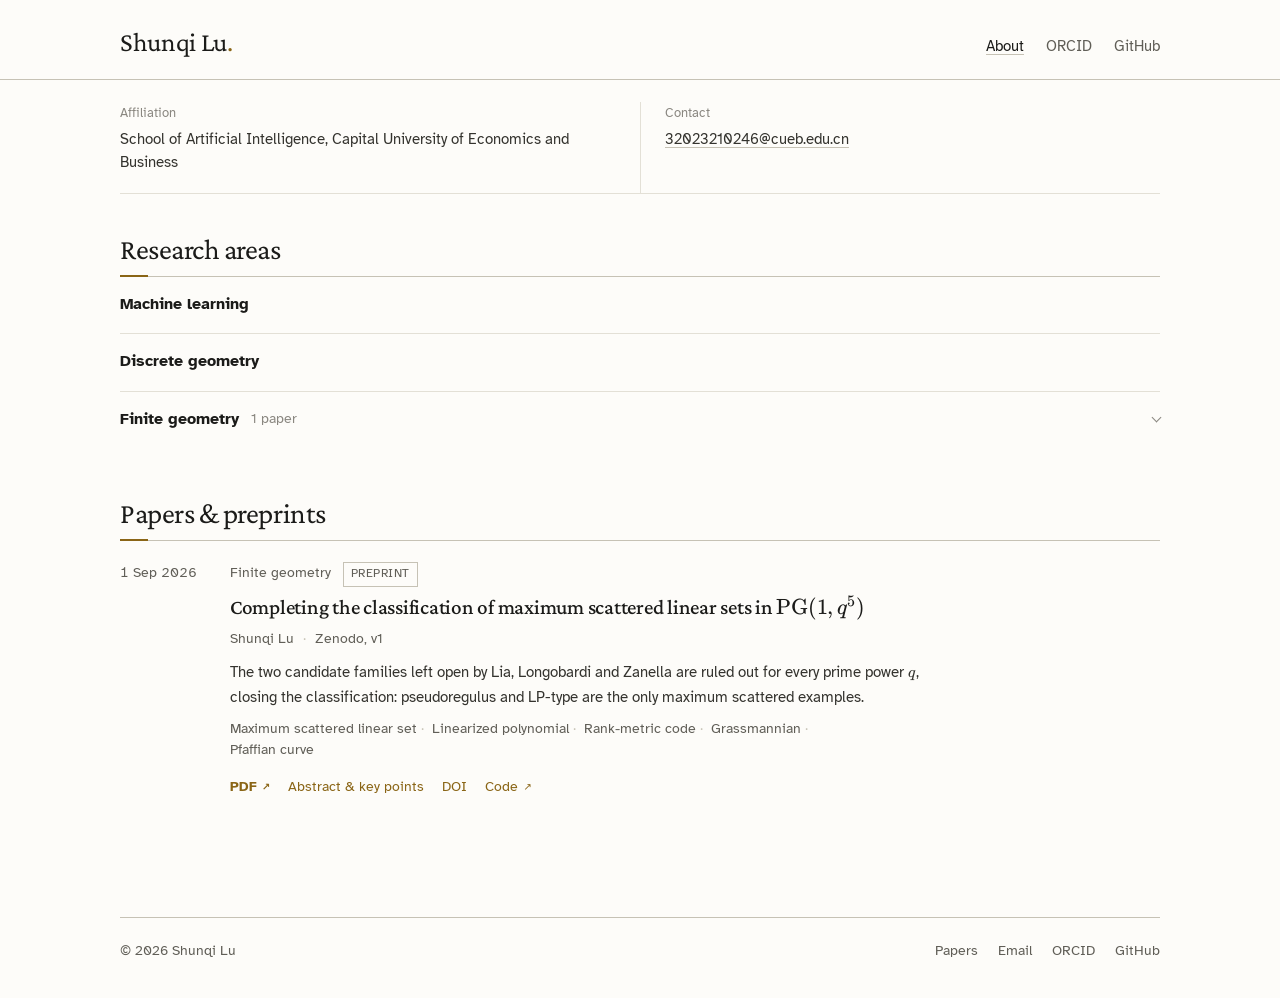
==== commit 886f559f: "Temporarily unlist two papers from the academic homepage" ====
--- a/index.html
+++ b/index.html
@@ -65,26 +65,14 @@
         <div class="area">
           <dt class="area-head">
             <span class="area-name">Machine learning</span>
-            <span class="area-count" data-area-count></span>
-            <span class="area-cue" aria-hidden="true"></span>
           </dt>
-          <dd class="area-drop">
-            <ul class="area-papers">
-              <li><a href="#p-sharp-closure">Sharp closure thresholds for two-hidden-layer ReLU networks</a></li>
-            </ul>
-          </dd>
+          <dd class="area-drop"></dd>
         </div>
         <div class="area">
           <dt class="area-head">
             <span class="area-name">Discrete geometry</span>
-            <span class="area-count" data-area-count></span>
-            <span class="area-cue" aria-hidden="true"></span>
           </dt>
-          <dd class="area-drop">
-            <ul class="area-papers">
-              <li><a href="#p-covariogram">Exact coordinate-balancing calculus and sharp stability for symmetric lattice cross-covariograms</a></li>
-            </ul>
-          </dd>
+          <dd class="area-drop"></dd>
         </div>
         <div class="area">
           <dt class="area-head">
@@ -108,32 +96,6 @@
         <h2 class="section-title" id="papers-heading">Papers &amp; preprints</h2>
       </div>
       <div class="paper-grid">
-        <article class="paper-card" id="p-sharp-closure">
-          <p class="paper-date"><time datetime="2026-09-13">13 Sep 2026</time></p>
-          <div>
-            <div class="paper-tagline">
-              <p class="paper-field">Machine learning</p>
-              <p class="badge">Preprint</p>
-            </div>
-            <h2 class="paper-title"><a href="/publications/sharp-closure-thresholds.html">Sharp closure thresholds for two-hidden-layer ReLU networks</a></h2>
-            <p class="paper-byline">Shunqi Lu <span class="sep" aria-hidden="true">&middot;</span> Zenodo, v1</p>
-            <p class="paper-summary">The exact first-layer width at which a two-hidden-layer ReLU network can approximate the coordinate maximum in \(L^2\) &mdash; and why, at that width, the error infimum is zero yet no finite-parameter minimizer exists.</p>
-            <ul class="tag-list">
-              <li>ReLU networks</li>
-              <li>Fixed-architecture closure</li>
-              <li>Nonlinear approximation</li>
-              <li>Ordered aggregation</li>
-              <li>Width complexity</li>
-              <li>Polyhedral fans</li>
-            </ul>
-            <div class="paper-links">
-              <a class="link-pdf" href="/publications/sharp_closure_thresholds_two_hidden_layer_relu_networks_v1.pdf" type="application/pdf">PDF <span class="arrow" aria-hidden="true">&#8599;</span></a>
-              <a href="/publications/sharp-closure-thresholds.html">Abstract &amp; key points</a>
-              <a href="https://doi.org/10.5281/zenodo.22728502">DOI</a>
-              <a href="https://github.com/ShunqiLu/fan-localization-triple-junctions">Code <span class="arrow" aria-hidden="true">&#8599;</span></a>
-            </div>
-          </div>
-        </article>
         <article class="paper-card" id="p-scattered-linear-sets">
           <p class="paper-date"><time datetime="2026-09-01">1 Sep 2026</time></p>
           <div>
@@ -159,32 +121,6 @@
             </div>
           </div>
         </article>
-        <article class="paper-card" id="p-covariogram">
-          <p class="paper-date"><time datetime="2026-08-31">31 Aug 2026</time></p>
-          <div>
-            <div class="paper-tagline">
-              <p class="paper-field">Discrete geometry</p>
-              <p class="badge">Preprint</p>
-            </div>
-            <h2 class="paper-title"><a href="/publications/covariogram-balancing.html">Exact coordinate-balancing calculus and sharp stability for symmetric lattice cross-covariograms</a></h2>
-            <p class="paper-byline">Shunqi Lu <span class="sep" aria-hidden="true">&middot;</span> Zenodo, v1</p>
-            <p class="paper-summary">Balancing the coordinates of a shift along a fixed \(\ell_1\) shell never decreases lattice overlap. The paper supplies the exact integer increment behind that sign, the sharp rate for Lee balls, and the minimizing orbits on each shell.</p>
-            <ul class="tag-list">
-              <li>Lattice cross-covariogram</li>
-              <li>Majorization</li>
-              <li>Hyperoctahedral symmetry</li>
-              <li>Lee balls</li>
-              <li>Discrete rearrangement</li>
-              <li>Quantitative stability</li>
-            </ul>
-            <div class="paper-links">
-              <a class="link-pdf" href="/publications/covariogram-balancing.pdf" type="application/pdf">PDF <span class="arrow" aria-hidden="true">&#8599;</span></a>
-              <a href="/publications/covariogram-balancing.html">Abstract &amp; key points</a>
-              <a href="https://doi.org/10.5281/zenodo.22178367">DOI</a>
-              <a href="https://github.com/ShunqiLu/covariogram-balancing">Code <span class="arrow" aria-hidden="true">&#8599;</span></a>
-            </div>
-          </div>
-        </article>
       </div>
     </section>
   </main>
